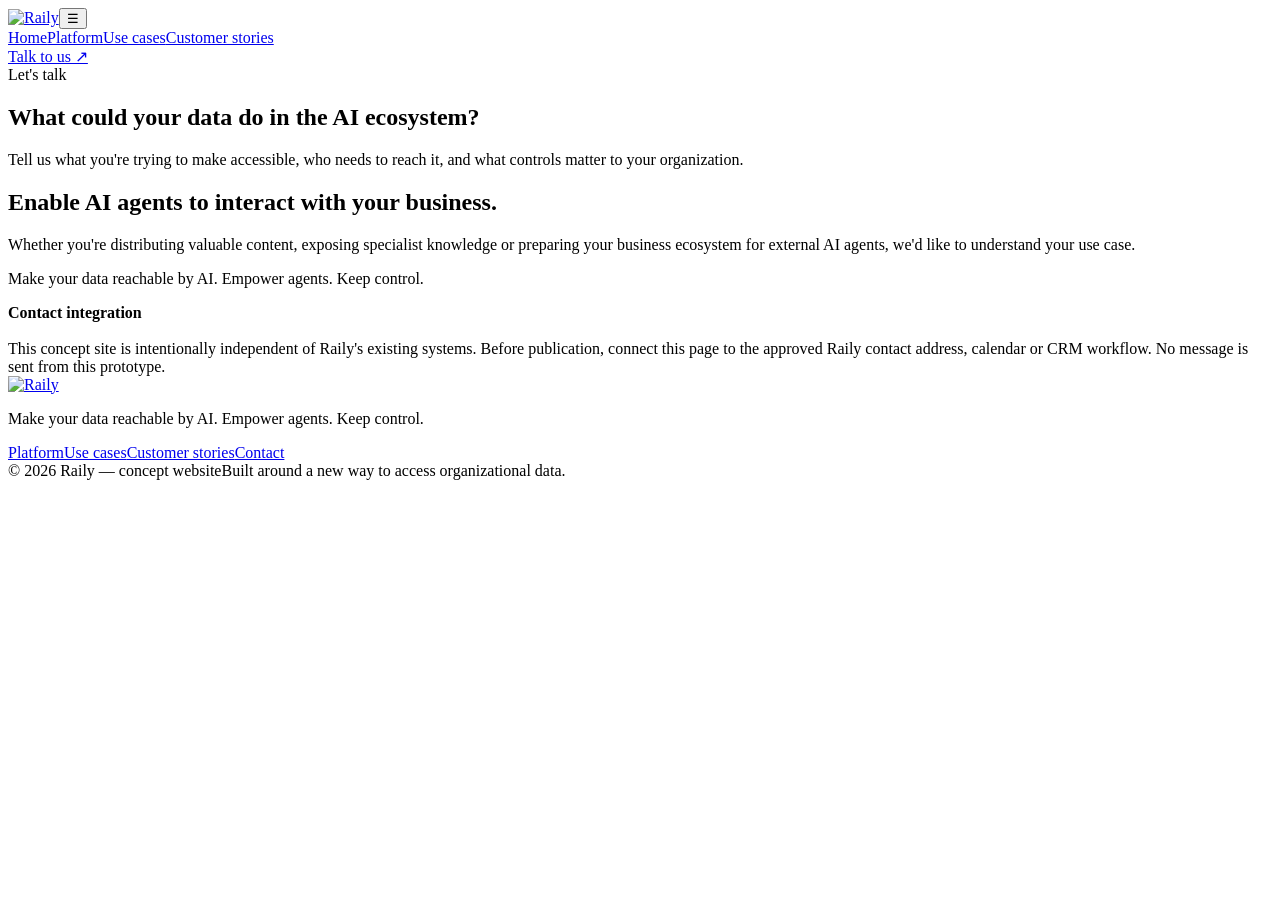
==== contact.html @ 9bb0bef5 "Add v6 baseline page and assets: contact.html" ====
<!doctype html><html lang="en"><head><meta charset="utf-8"><meta name="viewport" content="width=device-width,initial-scale=1"><meta name="description" content="Talk to Raily about enabling AI agents to interact with your business."><title>Contact — Raily</title><link rel="stylesheet" href="assets/site.css"><link rel="stylesheet" href="assets/v6.css"><link rel="stylesheet" href="assets/v7.css"></head><body><header class="topbar"><div class="wrap nav"><a class="brand" href="index.html"><img src="assets/raily-logo.svg" alt="Raily" class="brand-logo" width="104" height="28"></a><button class="menu-toggle" aria-label="Open navigation" aria-expanded="false">☰</button><nav class="navlinks"><a href="index.html">Home</a><a href="platform.html">Platform</a><a href="use-cases.html">Use cases</a><a href="stories.html">Customer stories</a></nav><a class="nav-cta" href="contact.html">Talk to us ↗</a></div></header><main><section class="page-hero"><div class="wrap inner"><div class="eyebrow">Let's talk</div><h1>What could your data do in the AI ecosystem?</h1><p>Tell us what you're trying to make accessible, who needs to reach it, and what controls matter to your organization.</p></div></section><section class="section"><div class="wrap"><div class="contact-panel"><div><h2>Enable AI agents to interact with your business.</h2><p>Whether you're distributing valuable content, exposing specialist knowledge or preparing your business ecosystem for external AI agents, we'd like to understand your use case.</p><p class="tagline">Make your data reachable by AI. <span>Empower agents. Keep control.</span></p></div><div class="contact-note"><strong>Contact integration</strong><br><br>This concept site is intentionally independent of Raily's existing systems. Before publication, connect this page to the approved Raily contact address, calendar or CRM workflow. No message is sent from this prototype.</div></div></div></section></main><footer class="footer"><div class="wrap"><div class="footer-top"><div><a class="brand" href="index.html"><img src="assets/raily-logo.svg" alt="Raily" class="brand-logo" width="104" height="28"></a><p>Make your data reachable by AI. Empower agents. Keep control.</p></div><div class="footer-links"><a href="platform.html">Platform</a><a href="use-cases.html">Use cases</a><a href="stories.html">Customer stories</a><a href="contact.html">Contact</a></div></div><div class="copyright"><span>© 2026 Raily — concept website</span><span>Built around a new way to access organizational data.</span></div></div></footer><script src="assets/site.js"></script></body></html>
---- assets/v7.css ----
@import url('https://fonts.googleapis.com/css2?family=Inter:wght@400;500;600;700;800&display=swap');
/* Raily v7 graphic storytelling layer — based on v6. Hero and iceberg art remain untouched. */
.eco-canvas{position:relative;overflow:hidden;border:1px solid rgba(142,165,255,.22);border-radius:28px;background:linear-gradient(145deg,#132846,#0b182b);box-shadow:0 32px 90px rgba(0,0,0,.24),inset 0 1px rgba(255,255,255,.04)}
.eco-canvas:before{content:"";position:absolute;inset:-15%;pointer-events:none;background:radial-gradient(ellipse at 55% 48%,rgba(91,126,226,.15),transparent 58%);z-index:1}
.eco-svg.eco-ecosystem-art{display:block;width:100%;height:auto;position:relative;z-index:0;animation:ecoBreath 12s ease-in-out infinite}
@keyframes ecoBreath{0%,100%{transform:scale(1)}50%{transform:scale(1.012)}}
.eco-scene{margin-top:46px}.eco-scene .eco-canvas{min-height:320px}
.problem-intro{align-items:end}.problem-intro h2{max-width:760px}.problem-stat{border-left:1px solid rgba(142,165,255,.25);padding-left:26px}.problem-stat strong{color:#d7f28c}
.problem-section .eco-step{transition:transform .3s ease,border-color .3s ease}.problem-section .eco-step:hover{transform:translateX(5px);border-color:rgba(103,215,235,.45)}
.v6-cards{gap:22px;align-items:stretch}
.v6-card.ice-card{position:relative;overflow:hidden;border:1px solid rgba(142,165,255,.22);border-radius:24px;background:linear-gradient(155deg,rgba(30,52,84,.98),rgba(12,25,44,.99));box-shadow:0 22px 65px rgba(0,0,0,.2);transition:transform .4s ease,border-color .4s ease,box-shadow .4s ease}
.v6-card.ice-card:hover{transform:translateY(-8px);border-color:rgba(103,215,235,.52);box-shadow:0 34px 82px rgba(0,0,0,.3)}
.v6-card.ice-card:before{content:"";position:absolute;inset:0 0 auto;height:2px;background:linear-gradient(90deg,#67d7eb,#8ea5ff,#d7f28c);opacity:.75}
.v6-card .mv.visual-art{height:auto;min-height:0;padding:0;margin:0 0 24px;overflow:hidden;border-radius:17px;background:#10213a;border:1px solid rgba(142,165,255,.2);box-shadow:inset 0 0 55px rgba(76,110,192,.1)}
.v6-card .mv.visual-art img{display:block;width:100%;height:auto;aspect-ratio:1200/620;object-fit:cover;transition:transform .8s cubic-bezier(.2,.7,.2,1),filter .8s ease}
.v6-card:hover .mv.visual-art img{transform:scale(1.035);filter:saturate(1.15) brightness(1.08)}
.v6-card .num{color:#d7f28c;letter-spacing:2px}.v6-card h3{font-size:clamp(21px,2vw,27px);line-height:1.18}.v6-card p{font-size:15px;line-height:1.75;color:#b7c7df}
.v6-cards .ice-card{padding:18px 18px 26px}.v6-cards .ice-card .num,.v6-cards .ice-card h3,.v6-cards .ice-card p{margin-left:8px;margin-right:8px}
.v6-audiences.audience-grid{gap:22px;align-items:stretch}.v6-audiences.audience-grid>.content-card{position:relative;overflow:hidden;border-radius:23px;transition:transform .35s ease,border-color .35s ease,box-shadow .35s ease}.v6-audiences.audience-grid>.content-card:hover{transform:translateY(-6px);box-shadow:0 28px 70px rgba(0,0,0,.25)}
.v6-audiences.audience-grid>.content-card:nth-child(-n+2){border-color:rgba(103,215,235,.32);background:linear-gradient(150deg,rgba(32,56,91,.97),rgba(12,25,44,.99))}
.v6-audiences.audience-grid>.content-card:nth-child(-n+2):before{content:"INITIAL FOCUS";position:absolute;right:20px;top:20px;padding:6px 10px;border-radius:99px;color:#d7f28c;background:rgba(215,242,140,.1);border:1px solid rgba(215,242,140,.26);font:700 9px Inter,Arial,sans-serif;letter-spacing:1.5px}
.v6-audiences.audience-grid>.content-card:nth-child(3){opacity:.88;border-style:dashed;border-color:rgba(142,165,255,.22);background:linear-gradient(150deg,rgba(24,40,66,.85),rgba(11,22,38,.96))}
.v6-audiences.audience-grid>.content-card:nth-child(3):before{content:"BROADER OPPORTUNITY";position:absolute;right:20px;top:20px;padding:6px 10px;border-radius:99px;color:#b7c7df;background:rgba(142,165,255,.08);border:1px solid rgba(142,165,255,.2);font:700 9px Inter,Arial,sans-serif;letter-spacing:1.3px}
.story-feature{border:1px solid rgba(142,165,255,.25);box-shadow:0 28px 80px rgba(0,0,0,.23)}
@media(max-width:900px){.v6-cards{grid-template-columns:1fr}.v6-card .mv.visual-art img{aspect-ratio:16/9}.eco-scene .eco-canvas{min-height:0}.problem-stat{margin-top:22px}}
@media(max-width:600px){.eco-svg.eco-ecosystem-art{min-height:220px;object-fit:cover}.v6-cards .ice-card{padding:12px 12px 22px}.v6-card .mv.visual-art{margin-bottom:18px}.v6-audiences.audience-grid>.content-card:nth-child(-n+2):before,.v6-audiences.audience-grid>.content-card:nth-child(3):before{position:static;display:inline-flex;margin:0 0 12px 12px}}
@media(prefers-reduced-motion:reduce){.eco-svg.eco-ecosystem-art,.v6-card .mv.visual-art img{animation:none;transition:none}.v6-card.ice-card,.v6-audiences.audience-grid>.content-card{transition:none}}
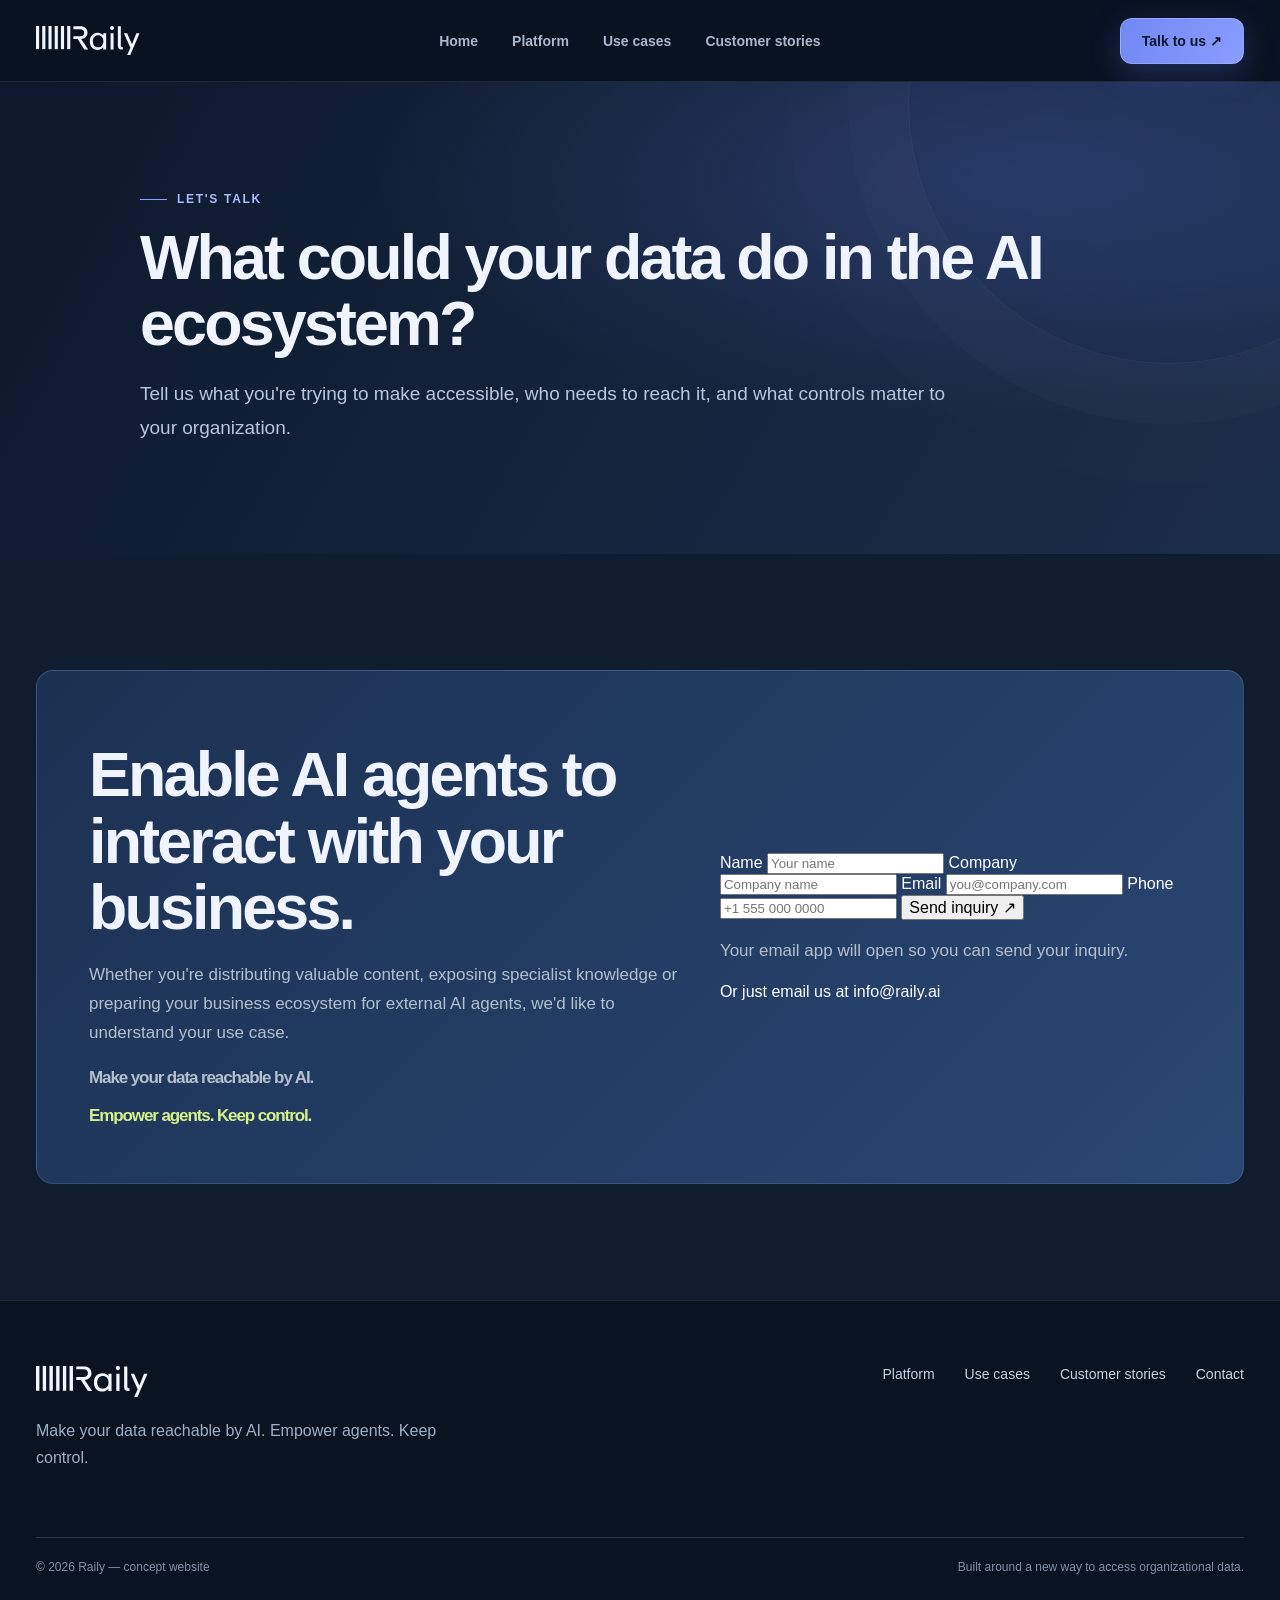
==== commit 241b8a7e: "Replace contact integration placeholder with inquiry form" ====
--- a/contact.html
+++ b/contact.html
@@ -1 +1,15 @@
-<!doctype html><html lang="en"><head><meta charset="utf-8"><meta name="viewport" content="width=device-width,initial-scale=1"><meta name="description" content="Talk to Raily about enabling AI agents to interact with your business."><title>Contact — Raily</title><link rel="stylesheet" href="assets/site.css"><link rel="stylesheet" href="assets/v6.css"><link rel="stylesheet" href="assets/v7.css"></head><body><header class="topbar"><div class="wrap nav"><a class="brand" href="index.html"><img src="assets/raily-logo.svg" alt="Raily" class="brand-logo" width="104" height="28"></a><button class="menu-toggle" aria-label="Open navigation" aria-expanded="false">☰</button><nav class="navlinks"><a href="index.html">Home</a><a href="platform.html">Platform</a><a href="use-cases.html">Use cases</a><a href="stories.html">Customer stories</a></nav><a class="nav-cta" href="contact.html">Talk to us ↗</a></div></header><main><section class="page-hero"><div class="wrap inner"><div class="eyebrow">Let's talk</div><h1>What could your data do in the AI ecosystem?</h1><p>Tell us what you're trying to make accessible, who needs to reach it, and what controls matter to your organization.</p></div></section><section class="section"><div class="wrap"><div class="contact-panel"><div><h2>Enable AI agents to interact with your business.</h2><p>Whether you're distributing valuable content, exposing specialist knowledge or preparing your business ecosystem for external AI agents, we'd like to understand your use case.</p><p class="tagline">Make your data reachable by AI. <span>Empower agents. Keep control.</span></p></div><div class="contact-note"><strong>Contact integration</strong><br><br>This concept site is intentionally independent of Raily's existing systems. Before publication, connect this page to the approved Raily contact address, calendar or CRM workflow. No message is sent from this prototype.</div></div></div></section></main><footer class="footer"><div class="wrap"><div class="footer-top"><div><a class="brand" href="index.html"><img src="assets/raily-logo.svg" alt="Raily" class="brand-logo" width="104" height="28"></a><p>Make your data reachable by AI. Empower agents. Keep control.</p></div><div class="footer-links"><a href="platform.html">Platform</a><a href="use-cases.html">Use cases</a><a href="stories.html">Customer stories</a><a href="contact.html">Contact</a></div></div><div class="copyright"><span>© 2026 Raily — concept website</span><span>Built around a new way to access organizational data.</span></div></div></footer><script src="assets/site.js"></script></body></html>
+<!doctype html><html lang="en"><head><meta charset="utf-8"><meta name="viewport" content="width=device-width,initial-scale=1"><meta name="description" content="Talk to Raily about enabling AI agents to interact with your business."><title>Contact — Raily</title><link rel="stylesheet" href="assets/site.css"><link rel="stylesheet" href="assets/v6.css"><link rel="stylesheet" href="assets/v7.css"></head><body><header class="topbar"><div class="wrap nav"><a class="brand" href="index.html"><img src="assets/raily-logo.svg" alt="Raily" class="brand-logo" width="104" height="28"></a><button class="menu-toggle" aria-label="Open navigation" aria-expanded="false">☰</button><nav class="navlinks"><a href="index.html">Home</a><a href="platform.html">Platform</a><a href="use-cases.html">Use cases</a><a href="stories.html">Customer stories</a></nav><a class="nav-cta" href="contact.html">Talk to us ↗</a></div></header><main><section class="page-hero"><div class="wrap inner"><div class="eyebrow">Let's talk</div><h1>What could your data do in the AI ecosystem?</h1><p>Tell us what you're trying to make accessible, who needs to reach it, and what controls matter to your organization.</p></div></section><section class="section"><div class="wrap"><div class="contact-panel"><div><h2>Enable AI agents to interact with your business.</h2><p>Whether you're distributing valuable content, exposing specialist knowledge or preparing your business ecosystem for external AI agents, we'd like to understand your use case.</p><p class="tagline">Make your data reachable by AI. <span>Empower agents. Keep control.</span></p></div><div class="contact-form-wrap">
+<form class="contact-form" action="mailto:info@raily.ai" method="post" enctype="text/plain">
+<label for="contact-name">Name</label>
+<input id="contact-name" name="Name" type="text" autocomplete="name" placeholder="Your name" required>
+<label for="contact-company">Company</label>
+<input id="contact-company" name="Company" type="text" autocomplete="organization" placeholder="Company name" required>
+<label for="contact-email">Email</label>
+<input id="contact-email" name="Email" type="email" autocomplete="email" placeholder="you@company.com" required>
+<label for="contact-phone">Phone</label>
+<input id="contact-phone" name="Phone" type="tel" autocomplete="tel" placeholder="+1 555 000 0000">
+<button type="submit" class="contact-submit">Send inquiry <span aria-hidden="true">↗</span></button>
+<p class="contact-form-note">Your email app will open so you can send your inquiry.</p>
+</form>
+<div class="contact-direct">Or just email us at <a href="mailto:info@raily.ai">info@raily.ai</a></div>
+</div></div></div></section></main><footer class="footer"><div class="wrap"><div class="footer-top"><div><a class="brand" href="index.html"><img src="assets/raily-logo.svg" alt="Raily" class="brand-logo" width="104" height="28"></a><p>Make your data reachable by AI. Empower agents. Keep control.</p></div><div class="footer-links"><a href="platform.html">Platform</a><a href="use-cases.html">Use cases</a><a href="stories.html">Customer stories</a><a href="contact.html">Contact</a></div></div><div class="copyright"><span>© 2026 Raily — concept website</span><span>Built around a new way to access organizational data.</span></div></div></footer><script src="assets/site.js"></script></body></html>
--- a/assets/site.css
+++ b/assets/site.css
@@ -0,0 +1,117 @@
+@font-face{font-family:Inter;src:url('fonts/Inter-Regular.otf') format('opentype');font-weight:400;font-display:swap}@font-face{font-family:Inter;src:url('fonts/Inter-SemiBold.otf') format('opentype');font-weight:600;font-display:swap}@font-face{font-family:InterDisplay;src:url('fonts/InterDisplay-SemiBold.otf') format('opentype');font-weight:600;font-display:swap}@font-face{font-family:InterDisplay;src:url('fonts/InterDisplay-Bold.otf') format('opentype');font-weight:700 800;font-display:swap}
+:root{--ink:#101b2b;--muted:#59677a;--paper:#f4f5f2;--white:#fff;--line:#d8ddd9;--blue:#3157e8;--blue2:#e5eaff;--lime:#c9f36b;--night:#101d2d;--night2:#172a40;--max:1240px;--radius:18px;--shadow:0 22px 70px rgba(16,27,43,.10)}
+*{box-sizing:border-box}html{scroll-behavior:smooth}body{margin:0;background:var(--paper);color:var(--ink);font-family:Inter,Arial,sans-serif;-webkit-font-smoothing:antialiased}a{color:inherit;text-decoration:none}button{font:inherit}.wrap{width:min(var(--max),calc(100% - 64px));margin:auto}
+.topbar{height:88px;display:flex;align-items:center;border-bottom:1px solid rgba(16,27,43,.1);position:relative;z-index:10;background:rgba(244,245,242,.96)}.nav{display:flex;align-items:center;justify-content:space-between}.brand{display:flex;align-items:center;font:800 32px InterDisplay,Inter,sans-serif;letter-spacing:-2px;color:var(--ink)}.brand-mark{display:none}.navlinks{display:flex;align-items:center;gap:38px;font-size:15px;font-weight:600;color:#465467}.navlinks a:hover,.navlinks a.active{color:var(--blue)}.nav-cta,.button{display:inline-flex;align-items:center;justify-content:center;gap:12px;padding:16px 23px;border-radius:4px;background:var(--blue);color:white;font-weight:700;font-size:15px;transition:.2s transform,.2s background}.nav-cta:hover,.button:hover{transform:translateY(-2px);background:#1d43cb}.button.secondary{background:transparent;color:var(--ink);border:1px solid #aeb8c4}.button.secondary:hover{background:white}.menu-toggle{display:none;border:0;background:none;font-size:26px}
+.eyebrow{font:700 14px Inter,sans-serif;letter-spacing:1.6px;text-transform:uppercase;color:var(--blue);display:flex;align-items:center;gap:12px}.eyebrow:before{content:'';height:2px;width:34px;background:currentColor}
+.hero{padding:104px 0 88px;overflow:hidden;position:relative;background:var(--paper)}.hero:after{content:'';position:absolute;right:-180px;top:-220px;width:560px;height:560px;border-radius:50%;border:1px solid rgba(49,87,232,.12);box-shadow:0 0 0 65px rgba(49,87,232,.025),0 0 0 130px rgba(49,87,232,.02);pointer-events:none}.hero-grid{display:block;position:relative;z-index:1}.hero-copy{max-width:1100px}.hero h1{font:700 clamp(64px,8.2vw,112px)/.99 InterDisplay,Inter,sans-serif;letter-spacing:-7px;margin:25px 0 24px;max-width:1100px}.hero h1 em{font-style:normal;color:var(--blue)}.hero .hero-tagline{font:700 clamp(26px,3vw,38px)/1.2 InterDisplay,Inter,sans-serif;letter-spacing:-1.2px;color:#46630c;margin:0 0 26px}.hero p.lead{font-size:20px;line-height:1.65;color:#526174;max-width:820px;margin:0 0 32px}.actions{display:flex;gap:14px;flex-wrap:wrap}.hero-diagram{margin-top:76px;background:var(--night);color:#fff;padding:30px 34px 34px;border-radius:5px;position:relative;overflow:hidden}.hero-diagram:before{content:'';position:absolute;inset:0;background:linear-gradient(120deg,rgba(49,87,232,.18),transparent 42%,rgba(201,243,107,.08));pointer-events:none}.diagram-label{position:relative;color:#aab8c9;font-size:12px;font-weight:700;letter-spacing:1.8px;text-transform:uppercase;margin-bottom:26px}.diagram-flow{position:relative;display:grid;grid-template-columns:1fr 34px 1.15fr 34px 1fr;gap:12px;align-items:stretch}.diagram-box{min-height:150px;padding:24px;border:1px solid rgba(255,255,255,.2);background:rgba(255,255,255,.035);display:flex;flex-direction:column;justify-content:space-between}.diagram-box strong{font:700 22px InterDisplay,Inter,sans-serif}.diagram-box span{font-size:14px;line-height:1.5;color:#b8c4d2}.diagram-box.raily{background:var(--blue);border-color:var(--blue)}.diagram-box.raily span{color:#e5eaff}.diagram-arrow{display:flex;align-items:center;justify-content:center;color:var(--lime);font-size:28px}.diagram-foot{position:relative;display:flex;justify-content:space-between;gap:20px;margin-top:22px;color:#c9f36b;font-size:12px;font-weight:700;letter-spacing:1.3px;text-transform:uppercase}
+.section{padding:116px 0}.section.white{background:#fff}.section.dark{background:var(--night);color:white}.section-head{max-width:920px;margin-bottom:58px}.section h2,.page-hero h1{font:700 clamp(48px,6vw,76px)/1.04 InterDisplay,Inter,sans-serif;letter-spacing:-4px;margin:22px 0 24px}.section-head p,.section p.body{font-size:19px;line-height:1.7;color:var(--muted);max-width:790px}.section.dark .section-head p,.section.dark p.body{color:#b3c0ce}.problem-grid{display:grid;grid-template-columns:1fr 1fr;gap:90px;align-items:start}.problem-quote{font:700 clamp(42px,5vw,64px)/1.1 InterDisplay,Inter,sans-serif;letter-spacing:-3px}.problem-quote span{color:var(--blue)}.problem-copy p{font-size:18px;line-height:1.8;color:var(--muted);margin-top:0}.problem-copy strong{display:block;font:700 25px InterDisplay,Inter,sans-serif;line-height:1.3;margin-top:25px;color:var(--ink)}
+.iceberg{display:grid;grid-template-columns:repeat(3,1fr);gap:18px}.ice-card{background:#f2f4f1;border:1px solid #dfe4df;border-radius:4px;padding:32px;min-height:290px}.ice-card .num{font:700 13px Inter,sans-serif;color:var(--blue);letter-spacing:1.1px}.ice-card h3{font:700 28px/1.15 InterDisplay,Inter,sans-serif;letter-spacing:-1.2px;margin:35px 0 15px}.ice-card p{font-size:16px;line-height:1.7;color:var(--muted);margin:0}.callout{margin-top:25px;padding:25px 30px;background:var(--blue2);border-left:5px solid var(--blue);color:#203a9b;font-size:18px;font-weight:700}
+.steps{display:grid;grid-template-columns:repeat(3,1fr);gap:18px}.step{padding:34px;border:1px solid rgba(255,255,255,.17);border-radius:4px;background:rgba(255,255,255,.045);min-height:315px}.step .stepno{font:700 13px Inter,sans-serif;color:var(--lime);letter-spacing:1.2px}.step h3{font:700 31px/1.15 InterDisplay,Inter,sans-serif;margin:42px 0 16px;letter-spacing:-1.2px}.step p{color:#b3c0ce;line-height:1.75;font-size:16px}.step .line{height:3px;background:linear-gradient(90deg,var(--lime),transparent);margin-top:30px}.tagline{font:700 clamp(32px,4.4vw,54px)/1.12 InterDisplay,Inter,sans-serif;letter-spacing:-2px;margin:0;color:white}.tagline span{display:block;color:var(--lime);margin-top:9px}
+.ecosystem{display:grid;grid-template-columns:repeat(3,1fr);gap:18px}.eco{padding:34px;border:1px solid var(--line);border-radius:4px;background:#fff;min-height:230px}.eco h3{font:700 27px InterDisplay,Inter,sans-serif;letter-spacing:-.8px;margin:0 0 18px}.eco p{font-size:16px;line-height:1.75;color:var(--muted);margin:0}.proof{display:grid;grid-template-columns:.8fr 1.2fr;gap:75px;align-items:center}.proof-number{font:800 clamp(76px,10vw,130px)/.9 InterDisplay,Inter,sans-serif;letter-spacing:-8px;color:var(--blue)}.proof-number small{display:block;font:700 13px Inter,sans-serif;letter-spacing:1.5px;text-transform:uppercase;color:var(--muted);margin-top:20px}.proof h3{font:700 42px/1.1 InterDisplay,Inter,sans-serif;letter-spacing:-2px;margin:0 0 20px}.proof p{font-size:17px;line-height:1.8;color:var(--muted)}.proof-metrics{display:flex;gap:36px;flex-wrap:wrap;margin:28px 0}.metric strong{display:block;font:700 30px InterDisplay,Inter,sans-serif}.metric span{font:700 12px Inter,sans-serif;color:var(--muted);text-transform:uppercase;letter-spacing:1px}
+.vision{display:grid;grid-template-columns:1fr .8fr;gap:80px;align-items:center}.vision-art{height:360px;border-radius:4px;background:var(--blue);position:relative;overflow:hidden;padding:34px;color:white;display:flex;flex-direction:column;justify-content:space-between}.vision-art:before{content:'';position:absolute;width:380px;height:380px;border:1px solid rgba(255,255,255,.35);border-radius:50%;left:50%;top:50%;transform:translate(-50%,-50%);box-shadow:0 0 0 55px rgba(255,255,255,.06),0 0 0 110px rgba(255,255,255,.045)}.vision-art strong{position:relative;font:700 34px/1.12 InterDisplay,Inter,sans-serif;max-width:280px;display:block}.vision-art span{position:relative;font:700 12px Inter,sans-serif;letter-spacing:1.4px}
+.final-cta{background:var(--lime);padding:78px 0}.final-cta-inner{display:flex;align-items:center;justify-content:space-between;gap:36px}.final-cta h2{font:700 clamp(38px,5vw,62px)/1.06 InterDisplay,Inter,sans-serif;letter-spacing:-3px;margin:0 0 18px;max-width:850px}.final-cta p{font:700 21px InterDisplay,Inter,sans-serif;margin:0;color:#34441b}.final-cta .button{background:var(--ink);white-space:nowrap}
+.footer{background:var(--night);color:white;padding:65px 0 30px}.footer-top{display:flex;justify-content:space-between;gap:30px;padding-bottom:50px}.footer .brand{color:white}.footer p{color:#aab8c9;font-size:16px;line-height:1.7;max-width:420px}.footer-links{display:flex;gap:30px;color:#d3dce6;font-size:14px;align-items:flex-start;flex-wrap:wrap}.copyright{border-top:1px solid rgba(255,255,255,.15);padding-top:22px;color:#8798ab;font-size:12px;display:flex;justify-content:space-between}
+.page-hero{padding:112px 0 88px;background:var(--night);color:white;position:relative;overflow:hidden}.page-hero:after{content:'';position:absolute;width:520px;height:520px;border:1px solid rgba(255,255,255,.12);border-radius:50%;right:-150px;top:-240px;box-shadow:0 0 0 60px rgba(255,255,255,.03),0 0 0 120px rgba(255,255,255,.02)}.page-hero .inner{position:relative;z-index:1;max-width:1000px}.page-hero h1{font-size:clamp(64px,8vw,100px);margin:24px 0;letter-spacing:-6px}.page-hero p{font-size:20px;line-height:1.7;color:#b3c0ce;max-width:820px}.page-hero .eyebrow{color:var(--lime)}
+.content-grid{display:grid;grid-template-columns:repeat(2,1fr);gap:20px}.content-card{padding:36px;border:1px solid var(--line);border-radius:4px;background:#fff}.content-card h3{font:700 30px/1.15 InterDisplay,Inter,sans-serif;letter-spacing:-1px;margin:0 0 18px}.content-card p{font-size:16px;line-height:1.75;color:var(--muted)}.content-card .eyebrow{margin-bottom:28px}.architecture{background:var(--night);border-radius:4px;padding:42px;color:white}.arch-row{display:grid;grid-template-columns:200px 1fr;gap:28px;padding:27px 0;border-bottom:1px solid rgba(255,255,255,.15);align-items:center}.arch-row:last-child{border:0}.arch-label{font:700 13px Inter,sans-serif;letter-spacing:1.5px;color:var(--lime)}.arch-items{display:flex;gap:11px;flex-wrap:wrap}.arch-items span{padding:11px 16px;border:1px solid rgba(255,255,255,.2);border-radius:2px;color:#e0e7ef;font-size:14px}
+.story-feature{background:#fff;border:1px solid var(--line);border-radius:4px;overflow:hidden;display:grid;grid-template-columns:.85fr 1.15fr}.story-side{background:var(--night);color:white;padding:45px;display:flex;flex-direction:column;justify-content:space-between;min-height:430px}.story-side .big{font:800 100px InterDisplay,Inter,sans-serif;letter-spacing:-7px}.story-side .big small{display:block;font:700 13px Inter,sans-serif;letter-spacing:1.5px;color:#b3c0ce}.story-main{padding:48px}.story-main h2{font:700 42px/1.1 InterDisplay,Inter,sans-serif;letter-spacing:-2px;margin:0 0 20px}.story-main p{color:var(--muted);line-height:1.8;font-size:16px}.story-main .metric-row{display:flex;gap:30px;margin-top:28px;flex-wrap:wrap}.story-main .metric-row strong{display:block;font:700 28px InterDisplay,Inter,sans-serif}.story-main .metric-row span{font:700 12px Inter,sans-serif;color:var(--muted);letter-spacing:.6px}.contact-panel{background:var(--night);color:white;border-radius:4px;padding:52px;display:grid;grid-template-columns:1fr .8fr;gap:42px;align-items:center}.contact-panel h2{font:700 48px/1.1 InterDisplay,Inter,sans-serif;letter-spacing:-2px;margin:0 0 20px}.contact-panel p{color:#b3c0ce;line-height:1.7;font-size:17px}.contact-note{border:1px solid rgba(255,255,255,.18);padding:26px;border-radius:4px;color:#d4deea;font-size:14px;line-height:1.8}.small-note{font-size:13px;color:#7d8a99;line-height:1.6}.mobile-only{display:none}
+@media(max-width:900px){.hero h1{font-size:clamp(58px,9vw,88px);letter-spacing:-4.5px}.hero-diagram{margin-top:55px}.problem-grid,.proof,.vision{grid-template-columns:1fr;gap:45px}.iceberg,.steps,.ecosystem{grid-template-columns:1fr}.step{min-height:0}.section{padding:85px 0}.story-feature{grid-template-columns:1fr}.story-side{min-height:270px}.contact-panel{grid-template-columns:1fr}.final-cta-inner{align-items:flex-start;flex-direction:column}.arch-row{grid-template-columns:1fr;gap:14px}}
+@media(max-width:680px){.diagram-flow{grid-template-columns:1fr;gap:10px}.diagram-arrow{height:20px;transform:rotate(90deg)}.wrap{width:min(var(--max),calc(100% - 36px))}.topbar{height:72px}.brand{font-size:29px}.menu-toggle{display:block;color:var(--ink)}.navlinks{display:none;position:absolute;top:71px;left:0;right:0;background:var(--paper);padding:24px;flex-direction:column;align-items:stretch;gap:20px;border-bottom:1px solid var(--line)}.navlinks.open{display:flex}.nav-cta{display:none}.hero{padding:70px 0 60px}.hero h1{font-size:clamp(48px,13vw,72px);letter-spacing:-3.2px;margin:22px 0}.hero .hero-tagline{font-size:25px}.hero p.lead{font-size:17px}.hero-diagram{padding:22px;margin-top:42px}.diagram-flow{grid-template-columns:1fr;gap:10px}.diagram-box{min-height:110px}.diagram-arrow{height:20px;transform:rotate(90deg)}.diagram-foot{font-size:10px;gap:10px;flex-wrap:wrap}.section{padding:72px 0}.section h2,.page-hero h1{font-size:clamp(42px,11vw,60px);letter-spacing:-2.6px}.section-head{margin-bottom:38px}.section-head p,.section p.body{font-size:17px}.problem-quote{font-size:42px;letter-spacing:-2px}.ice-card,.step,.eco,.content-card{padding:26px}.ice-card h3{font-size:25px}.tagline{font-size:34px}.proof-number{font-size:90px}.proof h3{font-size:34px}.page-hero{padding:75px 0 60px}.page-hero h1{font-size:clamp(48px,12vw,72px);letter-spacing:-3.2px}.page-hero p{font-size:17px}.footer-top,.copyright{flex-direction:column}.footer-links{gap:18px}.story-main{padding:28px}.story-side{padding:30px}.story-side .big{font-size:76px}.contact-panel{padding:28px}.contact-panel h2{font-size:38px}.final-cta{padding:58px 0}.final-cta h2{font-size:42px}.mobile-only{display:block}}
+@media(prefers-reduced-motion:reduce){html{scroll-behavior:auto}*,*:before,*:after{transition:none!important}}
+
+
+/* V3 — calmer, more contemporary visual language */
+:root{--ink:#25344b;--muted:#68778d;--paper:#f2f5fa;--white:#fbfcfe;--line:#e0e7f0;--blue:#526ee8;--blue2:#e8edff;--lime:#d9ef9b;--night:#17263c;--night2:#213650;--shadow:0 24px 70px rgba(43,65,100,.10)}
+body{background:var(--paper);color:var(--ink);font-family:"Aptos","Segoe UI",Inter,Arial,sans-serif;-webkit-font-smoothing:antialiased}
+.wrap{width:min(1280px,calc(100% - 72px))}
+.topbar{height:82px;background:rgba(246,248,252,.88);backdrop-filter:blur(16px);border-bottom:1px solid rgba(108,128,158,.13)}
+.brand{font-family:"Aptos Display","Segoe UI",sans-serif;font-size:30px;font-weight:700;letter-spacing:-1.7px;color:#293b57}
+.navlinks{font-size:14px;font-weight:550;color:#66758b;gap:34px}.navlinks a:hover,.navlinks a.active{color:var(--blue)}
+.nav-cta,.button{border-radius:9px;background:#526ee8;padding:14px 21px;font-size:14px;font-weight:650;box-shadow:0 6px 18px rgba(82,110,232,.16)}
+.button.secondary{background:rgba(255,255,255,.55);border:1px solid #d5deec;color:#40516c;box-shadow:none}
+.eyebrow{font-size:11px;letter-spacing:1.45px;font-weight:700;color:#7182a2;gap:10px}.eyebrow:before{width:22px;height:1px}
+.hero{padding:92px 0 82px;background:radial-gradient(ellipse at 78% 38%,rgba(218,228,255,.72),transparent 42%),linear-gradient(125deg,#f5f7fb 0%,#eef3fa 100%)}
+.hero:after{display:none}
+.hero-grid{display:grid;grid-template-columns:.92fr 1.08fr;gap:54px;align-items:center}
+.hero-copy{max-width:620px}
+.hero h1{font-family:"Aptos Display","Segoe UI",Inter,sans-serif;font-weight:600;font-size:clamp(54px,5.4vw,76px);line-height:1.045;letter-spacing:-3.7px;color:#2b3b54;margin:22px 0 22px;max-width:650px}
+.hero h1 em{font-style:normal;color:#5a72d9}
+.hero .hero-tagline{font-family:"Aptos Display","Segoe UI",sans-serif;font-size:clamp(22px,2vw,27px);font-weight:600;letter-spacing:-.55px;line-height:1.3;color:#647a37;margin:0 0 22px}
+.hero p.lead{font-size:17px;line-height:1.78;color:#687991;max-width:570px;margin:0 0 29px}
+.hero-product{position:relative;max-width:650px;margin-left:auto;padding:21px;border:1px solid rgba(174,190,216,.65);border-radius:22px;background:rgba(255,255,255,.68);box-shadow:0 28px 85px rgba(50,75,120,.12);backdrop-filter:blur(18px);overflow:hidden}
+.hero-product:before{content:"";position:absolute;inset:0;background:linear-gradient(145deg,rgba(255,255,255,.8),transparent 45%,rgba(224,232,255,.42));pointer-events:none}
+.product-top,.product-request,.product-core,.product-response,.product-foot{position:relative;z-index:1}
+.product-top{display:flex;align-items:center;gap:9px;color:#8290a6;font-size:9px;font-weight:750;letter-spacing:1.25px;padding:0 2px 16px;border-bottom:1px solid #e8edf4}
+.live-dot{width:7px;height:7px;border-radius:50%;background:#83b78c;box-shadow:0 0 0 4px rgba(131,183,140,.13)}.product-top-right{margin-left:auto;color:#7184b9}
+.product-request{padding:17px 2px 18px}.mini-label,.response-head,.source-strip>span{font-size:9px;letter-spacing:1.2px;font-weight:750;color:#8b98ab}.request-row{display:flex;align-items:center;gap:12px;margin-top:11px}.agent-avatar{width:34px;height:34px;border-radius:11px;background:#e8edff;color:#586ed1;display:grid;place-items:center;font-size:11px;font-weight:750;flex:none}.request-row strong{font-size:12px;color:#43536b;font-weight:650}.request-row p{font-size:13px;line-height:1.5;color:#687991;margin:4px 0 0}
+.product-core{border:1px solid #dfe6f2;background:rgba(246,248,253,.86);border-radius:15px;padding:16px}
+.core-brand{display:flex;align-items:center;gap:10px}.core-mark{width:30px;height:30px;border-radius:10px;background:#5a72dc;color:white;display:grid;place-items:center;font-size:20px;font-weight:700;font-family:Georgia,serif}.core-brand strong{display:block;font-size:13px;color:#33445e}.core-brand small{display:block;font-size:10px;color:#8491a5;margin-top:2px}.status-pill{margin-left:auto;background:#e7f2e8;color:#527d5c;border:1px solid #d7e9d9;border-radius:20px;padding:6px 9px;font-size:9px;font-weight:700}
+.core-grid{display:grid;grid-template-columns:repeat(3,1fr);gap:9px;margin:17px 0 14px}.core-step{padding:11px 10px;border:1px solid #e1e7f0;border-radius:10px;background:#fff;min-height:72px}.step-icon{display:block;color:#6e82d7;font-size:9px;font-weight:800;margin-bottom:7px}.core-step strong{display:block;font-size:10px;color:#43536b;font-weight:700}.core-step small{display:block;font-size:9px;color:#8b98aa;margin-top:4px;line-height:1.35}
+.source-strip{display:flex;align-items:center;gap:7px;flex-wrap:wrap}.source-strip>span{margin-right:5px}.source-strip b{font-size:9px;font-weight:600;color:#71809a;background:#edf1f7;border-radius:5px;padding:6px 8px}
+.product-response{padding:16px 2px 7px}.response-head{display:flex;align-items:center;justify-content:space-between}.verified{color:#679274;font-size:9px;letter-spacing:0;font-weight:700}.product-response p{font-size:12px;line-height:1.55;color:#52627a;margin:10px 0}.response-sources{display:flex;align-items:center;gap:6px;flex-wrap:wrap}.response-sources span{font-size:9px;color:#8a97a9;margin-right:2px}.response-sources i{font-style:normal;font-size:9px;color:#667997;background:#f0f3f8;border:1px solid #e5eaf2;border-radius:5px;padding:5px 7px}
+.product-foot{display:flex;justify-content:space-between;gap:10px;border-top:1px solid #e8edf4;margin-top:13px;padding:13px 2px 0;color:#8291a7;font-size:8px;font-weight:750;letter-spacing:.8px}
+.section{padding:104px 0}.section.white{background:#fbfcfe}.section.dark{background:linear-gradient(135deg,#1b2d45,#223b59);color:white}
+.section h2,.page-hero h1{font-family:"Aptos Display","Segoe UI",Inter,sans-serif;font-weight:600;font-size:clamp(42px,4.5vw,62px);line-height:1.1;letter-spacing:-2.4px;color:#2c3d57;margin:18px 0 20px}
+.section.dark h2{color:#f4f7fc}.section-head p,.section p.body{font-size:17px;line-height:1.8;color:#718097}.section.dark .section-head p,.section.dark p.body{color:#c0ccdc}
+.problem-grid{gap:70px}.problem-quote{font-family:"Aptos Display","Segoe UI",sans-serif;font-size:clamp(36px,4vw,54px);font-weight:600;line-height:1.16;letter-spacing:-2px;color:#34455f}.problem-quote span{color:#637ce0}.problem-copy p{font-size:16px;line-height:1.85;color:#718097}.problem-copy strong{font:600 21px/1.4 "Aptos Display","Segoe UI",sans-serif;color:#425675}
+.ice-card{background:linear-gradient(150deg,#f8faff,#eff3f9);border:1px solid #e3eaf3;border-radius:15px;padding:29px;min-height:270px;box-shadow:0 8px 26px rgba(52,74,110,.035)}.ice-card h3{font:600 24px/1.2 "Aptos Display","Segoe UI",sans-serif;letter-spacing:-.6px;color:#3c4e69;margin:30px 0 13px}.ice-card p{font-size:14px;line-height:1.8;color:#718097}.ice-card .num{font-size:10px;color:#7486bd;letter-spacing:1px}
+.callout{background:#e9efff;border-left:3px solid #8296ec;border-radius:0 10px 10px 0;color:#53668f;font-size:16px;font-weight:650;padding:21px 25px}
+.steps{gap:14px}.step{border-radius:15px;background:rgba(255,255,255,.055);padding:29px;min-height:290px}.step h3{font:600 25px/1.2 "Aptos Display","Segoe UI",sans-serif;letter-spacing:-.5px;margin:35px 0 13px}.step p{font-size:14px;line-height:1.8;color:#bdc9d9}.step .stepno{font-size:10px;color:#d9ef9b;letter-spacing:1px}.tagline{font:600 clamp(27px,3.4vw,43px)/1.2 "Aptos Display","Segoe UI",sans-serif;letter-spacing:-1.1px;color:#f4f7fc}.tagline span{color:#d9ef9b}
+.eco{border:1px solid #e3e9f2;border-radius:14px;background:#fff;min-height:210px;padding:30px}.eco h3{font:600 23px "Aptos Display","Segoe UI",sans-serif;color:#3b4d68}.eco p{font-size:14px;line-height:1.8;color:#748197}
+.proof-number{font-weight:650;color:#627be0;letter-spacing:-5px}.proof-number small{font-size:11px;letter-spacing:1px;color:#8390a4}.proof h3{font:600 35px/1.16 "Aptos Display","Segoe UI",sans-serif;letter-spacing:-1.1px;color:#354761}.proof p{font-size:15px;line-height:1.85;color:#718097}.metric strong{font:600 26px "Aptos Display","Segoe UI",sans-serif;color:#405573}.metric span{font-size:10px;color:#8794a8}
+.vision-art{height:330px;border-radius:18px;background:linear-gradient(145deg,#657ee6,#8d9be7);padding:32px;box-shadow:0 24px 50px rgba(82,110,232,.16)}.vision-art:before{border-radius:38%;transform:translate(-50%,-50%) rotate(30deg);width:300px;height:300px;box-shadow:0 0 0 44px rgba(255,255,255,.07),0 0 0 88px rgba(255,255,255,.04)}.vision-art strong{font:600 29px/1.2 "Aptos Display","Segoe UI",sans-serif}
+.final-cta{background:linear-gradient(110deg,#e3ebff,#eaf0fc);padding:70px 0}.final-cta h2{font:600 clamp(34px,4vw,52px)/1.12 "Aptos Display","Segoe UI",sans-serif;letter-spacing:-1.8px;color:#344660}.final-cta p{font:600 18px "Aptos Display","Segoe UI",sans-serif;color:#687c4c}
+.footer{background:#17263c}.footer .brand{color:#f4f7fc}.footer p{color:#b6c2d2}.footer-links{color:#d2dbea}.copyright{color:#8e9db2}
+.page-hero{background:linear-gradient(120deg,#1b2d45,#263f5c);padding:100px 0 82px}.page-hero:after{opacity:.45}.page-hero h1{color:#f3f6fc;font-weight:600}.page-hero p{font-size:18px;line-height:1.8;color:#c1ccdb}.page-hero .eyebrow{color:#c8d5f6}
+.content-card{border:1px solid #e2e9f2;border-radius:14px;box-shadow:0 8px 24px rgba(48,67,99,.035)}.content-card h3{font:600 25px/1.2 "Aptos Display","Segoe UI",sans-serif;color:#3b4e68}.content-card p{font-size:14px;line-height:1.8;color:#718097}
+.architecture{border-radius:16px;background:linear-gradient(135deg,#1b2d45,#263f5c)}.arch-row{border-color:rgba(255,255,255,.12)}.arch-label{font-size:11px}.arch-items span{border-radius:8px;background:rgba(255,255,255,.045);font-size:13px}
+.story-feature{border:1px solid #e1e8f1;border-radius:16px;box-shadow:0 12px 36px rgba(48,67,99,.06)}.story-side{background:linear-gradient(145deg,#1b2d45,#2a4665)}.story-main h2{font:600 35px/1.16 "Aptos Display","Segoe UI",sans-serif;color:#364962}.story-main p{font-size:15px;line-height:1.85;color:#718097}
+.contact-panel{border-radius:17px;background:linear-gradient(135deg,#1b2d45,#2a4665)}
+@media(max-width:1000px){.hero-grid{grid-template-columns:1fr;gap:42px}.hero-copy{max-width:850px}.hero-product{margin:0;max-width:850px}.hero h1{max-width:800px}}
+@media(max-width:680px){.wrap{width:min(1280px,calc(100% - 38px))}.hero{padding:64px 0 58px}.hero h1{font-size:clamp(43px,10.5vw,60px);letter-spacing:-2.3px;line-height:1.08}.hero .hero-tagline{font-size:22px}.hero p.lead{font-size:16px}.hero-product{padding:14px;border-radius:16px}.core-grid{grid-template-columns:1fr}.core-step{min-height:0}.product-foot{font-size:7px;letter-spacing:.4px}.section{padding:74px 0}.section h2,.page-hero h1{font-size:clamp(38px,9vw,52px);letter-spacing:-1.7px}.problem-quote{font-size:38px}.ice-card{min-height:0}.tagline{font-size:29px}.proof-number{font-size:86px}.proof h3{font-size:30px}.page-hero{padding:70px 0 58px}}
+
+/* v4 — darker, more expressive visual direction */
+:root{--ink:#edf3ff;--muted:#a9b8ce;--blue:#8ea5ff;--lime:#d7f28c}
+body{background:#0b1424;color:#eaf0fb}
+.topbar{background:rgba(10,19,34,.88);border-bottom:1px solid rgba(172,193,226,.12);backdrop-filter:blur(18px)}
+.brand{color:#f2f6ff}.navlinks a{color:#aab8ce}.navlinks a:hover,.navlinks a.active{color:#fff}.nav-cta,.button{background:linear-gradient(115deg,#7188f3,#8a9cff);color:#0d1830;border:1px solid rgba(207,218,255,.28);box-shadow:0 10px 30px rgba(85,112,230,.28);border-radius:12px}
+.button.secondary{background:rgba(153,174,225,.09);border:1px solid rgba(176,197,240,.24);color:#dce6fb}
+.hero{position:relative;isolation:isolate;overflow:hidden;background:radial-gradient(ellipse at 78% 35%,rgba(72,101,190,.30),transparent 43%),radial-gradient(ellipse at 12% 85%,rgba(36,101,126,.17),transparent 38%),linear-gradient(125deg,#0b1526 0%,#101e34 54%,#142542 100%);padding:104px 0 100px}
+.hero:before{content:"";position:absolute;z-index:-1;width:560px;height:560px;border-radius:50%;right:-180px;top:-270px;border:1px solid rgba(163,185,255,.10);box-shadow:0 0 0 42px rgba(163,185,255,.025),0 0 0 90px rgba(163,185,255,.02),0 0 110px rgba(91,120,220,.12)}
+.hero:after{display:block;opacity:.22;background-image:radial-gradient(rgba(190,207,255,.5) .7px,transparent .7px);background-size:25px 25px;mask-image:linear-gradient(90deg,transparent,black 70%)}
+.hero h1{font-size:clamp(58px,6vw,84px);line-height:1.02;letter-spacing:-4.2px;color:#f1f5ff;font-weight:560;max-width:680px}.hero h1 em{color:#9eafff;text-shadow:0 0 38px rgba(126,149,255,.18)}
+.hero .hero-tagline{font-size:clamp(25px,2.25vw,31px);color:#d7f28c;margin-bottom:24px}.hero p.lead{font-size:19px;line-height:1.72;color:#b5c3d8;max-width:590px}
+.hero-product{background:linear-gradient(145deg,rgba(30,48,77,.92),rgba(16,29,49,.94));border:1px solid rgba(174,196,244,.24);box-shadow:0 32px 100px rgba(0,0,0,.36),0 0 70px rgba(90,119,224,.12);border-radius:25px;padding:22px;backdrop-filter:blur(22px)}
+.hero-product:before{background:linear-gradient(145deg,rgba(139,164,255,.12),transparent 48%,rgba(84,139,164,.08))}
+.product-top{color:#9cacc7;border-color:rgba(187,204,238,.14)}.product-top-right{color:#a8b9ff}.mini-label,.response-head,.source-strip>span{color:#98a9c5}.request-row strong{color:#eaf0ff}.request-row p{color:#b2c1d8}.agent-avatar{background:linear-gradient(140deg,#8298ff,#596dc4);color:#fff}.product-core{background:rgba(9,20,37,.78);border-color:rgba(174,196,244,.18)}.core-brand strong{color:#f1f5ff}.core-brand small{color:#9eafca}.core-mark{background:linear-gradient(145deg,#8198ff,#566ecf);box-shadow:0 6px 18px rgba(86,110,207,.28)}.status-pill{background:rgba(116,178,142,.13);color:#a9e2b8;border-color:rgba(116,178,142,.24)}.core-step{background:rgba(255,255,255,.045);border-color:rgba(183,202,240,.14)}.core-step strong{color:#e1eaff}.core-step small{color:#9cacc5}.step-icon{color:#a9b8ff}.source-strip b,.response-sources i{background:rgba(155,177,225,.09);border:1px solid rgba(177,197,237,.14);color:#c1cfea}.product-response p{color:#d1dcef}.response-sources span{color:#91a3bf}.verified{color:#a8e2b6}.product-foot{border-color:rgba(187,204,238,.14);color:#96a8c5}
+.section{padding:116px 0;background:#101c30;color:#eaf0fb}.section.white{background:linear-gradient(145deg,#111f35,#0e192b);color:#eaf0fb}.section.dark{background:radial-gradient(ellipse at 82% 15%,rgba(91,117,210,.16),transparent 42%),linear-gradient(135deg,#172844,#1c3151 58%,#14253f);color:#fff}
+.section h2,.page-hero h1{font-size:clamp(48px,4.9vw,68px);line-height:1.06;letter-spacing:-2.8px;color:#f0f4ff;font-weight:560}.section-head{max-width:850px}.section-head p,.section p.body{font-size:19px;line-height:1.75;color:#aebed4}.section.dark .section-head p,.section.dark p.body{color:#c2cfe2}
+.eyebrow{font-size:12px;letter-spacing:1.7px;color:#9eafff}.eyebrow:before{background:#8da2ff;width:27px}
+.problem-grid{gap:86px}.problem-quote{font-size:clamp(43px,4.5vw,62px);color:#f0f4ff;font-weight:560}.problem-quote span{color:#a5b5ff}.problem-copy p{font-size:18px;line-height:1.78;color:#b3c1d6}.problem-copy strong{font-size:23px;color:#d8e4fb}
+.iceberg{gap:18px}.ice-card{position:relative;overflow:hidden;background:linear-gradient(150deg,rgba(34,53,82,.92),rgba(20,34,56,.96));border:1px solid rgba(166,190,237,.17);border-radius:20px;padding:34px;min-height:300px;box-shadow:0 18px 45px rgba(0,0,0,.14)}.ice-card:after{content:"";position:absolute;width:170px;height:170px;border:1px solid rgba(151,172,255,.13);border-radius:50%;right:-65px;top:-65px;box-shadow:0 0 0 24px rgba(151,172,255,.035),0 0 0 50px rgba(151,172,255,.025)}.ice-card h3{font-size:27px;color:#eff4ff;margin:38px 0 14px}.ice-card p{font-size:16px;line-height:1.75;color:#b2c1d8}.ice-card .num{font-size:11px;color:#aab9ff;letter-spacing:1.3px}
+.callout{position:relative;overflow:hidden;background:linear-gradient(100deg,rgba(118,142,238,.16),rgba(141,163,255,.07));border:1px solid rgba(162,183,255,.19);border-left:3px solid #9eafff;border-radius:0 14px 14px 0;color:#dce6ff;font-size:18px;padding:25px 30px}
+.step{position:relative;overflow:hidden;border:1px solid rgba(177,197,238,.13);border-radius:20px;background:linear-gradient(145deg,rgba(255,255,255,.075),rgba(255,255,255,.025));padding:34px;min-height:310px}.step:after{content:"";position:absolute;right:-40px;bottom:-65px;width:170px;height:170px;border-radius:50%;border:1px solid rgba(215,242,140,.15);box-shadow:0 0 0 22px rgba(215,242,140,.025),0 0 0 45px rgba(215,242,140,.02)}.step h3{font-size:28px;color:#f0f5ff;margin:40px 0 15px}.step p{font-size:16px;line-height:1.75;color:#bdcbe0}.step .stepno{font-size:11px;color:#d7f28c;letter-spacing:1.3px}.tagline{font-size:clamp(30px,3.8vw,48px);color:#f2f6ff}.tagline span{color:#d7f28c}
+.ecosystem{gap:18px}.eco{position:relative;overflow:hidden;border:1px solid rgba(170,193,239,.17);border-radius:20px;background:linear-gradient(145deg,#1d3150,#14243c);min-height:250px;padding:34px;box-shadow:0 18px 45px rgba(0,0,0,.14)}.eco:before{content:"";position:absolute;right:-55px;top:-72px;width:190px;height:190px;border-radius:50%;border:1px solid rgba(151,173,255,.18);box-shadow:0 0 0 24px rgba(151,173,255,.035),0 0 0 50px rgba(151,173,255,.025)}.eco h3{font-size:26px;color:#eff4ff}.eco p{font-size:16px;line-height:1.75;color:#b5c4da}
+.proof{border:1px solid rgba(170,193,239,.14);border-radius:25px;background:linear-gradient(135deg,#172945,#1d3150);padding:54px;box-shadow:0 24px 65px rgba(0,0,0,.18)}.proof-number{font-size:clamp(100px,11vw,150px);line-height:.95;color:#a5b4ff;letter-spacing:-7px}.proof-number small{display:block;font-size:14px;line-height:1.4;letter-spacing:1px;color:#afbed4;margin-top:14px}.proof h3{font-size:clamp(34px,3.5vw,46px);color:#f1f5ff}.proof p{font-size:17px;line-height:1.8;color:#b7c6dc}.metric strong{font-size:34px;color:#d7e2fb}.metric span{font-size:12px;color:#a6b6ce}
+.vision{gap:70px}.vision-art{height:390px;position:relative;overflow:hidden;border:1px solid rgba(190,204,255,.22);background:radial-gradient(circle at 55% 48%,rgba(177,190,255,.32),transparent 25%),radial-gradient(circle at 50% 50%,rgba(96,126,225,.45),transparent 62%),linear-gradient(145deg,#293f69,#182b4a);box-shadow:0 25px 80px rgba(0,0,0,.24)}.vision-art:before{width:260px;height:260px;border:1px solid rgba(220,230,255,.3);background:transparent;box-shadow:0 0 0 35px rgba(220,230,255,.055),0 0 0 75px rgba(220,230,255,.035),0 0 0 120px rgba(220,230,255,.02)}.vision-art strong{font-size:34px;color:#f4f6ff}.vision-art span{color:#c0cfff}
+.final-cta{position:relative;overflow:hidden;background:radial-gradient(ellipse at 80% 50%,rgba(120,144,245,.22),transparent 45%),linear-gradient(110deg,#1a2d4b,#233b60);padding:88px 0;border-top:1px solid rgba(181,200,243,.14)}.final-cta h2{font-size:clamp(38px,4.4vw,58px);color:#f1f5ff}.final-cta p{font-size:21px;color:#d7f28c}.footer{background:#091321;border-top:1px solid rgba(177,197,238,.12)}.footer p{color:#9eafc8}.footer-links{color:#c5d1e4}.copyright{color:#7f91ac}
+.page-hero{background:radial-gradient(ellipse at 80% 20%,rgba(94,119,220,.25),transparent 45%),linear-gradient(120deg,#0d192c,#1a2d4b);padding:110px 0 90px}.page-hero p{font-size:19px;color:#b7c6dc}.page-hero .eyebrow{color:#aabaff}
+.content-card{background:linear-gradient(145deg,#1d3150,#14243c);border:1px solid rgba(170,193,239,.16);box-shadow:0 18px 44px rgba(0,0,0,.16);border-radius:19px}.content-card h3{font-size:27px;color:#eff4ff}.content-card p{font-size:16px;line-height:1.75;color:#b5c4da}
+.architecture{background:linear-gradient(135deg,#182b48,#243d63);border:1px solid rgba(180,201,255,.17)}.arch-row{border-color:rgba(255,255,255,.16)}.arch-items span{background:rgba(255,255,255,.08);border:1px solid rgba(255,255,255,.10);color:#d9e4fa}
+.story-feature{background:#152641;border:1px solid rgba(170,193,239,.16);box-shadow:0 18px 48px rgba(0,0,0,.17)}.story-side{background:linear-gradient(145deg,#293f69,#172b49)}.story-main h2{font-size:39px;color:#f0f4ff}.story-main p{font-size:17px;color:#b5c4da}
+.contact-panel{background:linear-gradient(135deg,#1b3152,#2a4773);border:1px solid rgba(180,201,255,.18)}
+@media(max-width:680px){.hero{padding:70px 0 65px}.hero h1{font-size:clamp(46px,11vw,64px);letter-spacing:-2.6px}.hero p.lead{font-size:17px}.section{padding:78px 0}.section h2,.page-hero h1{font-size:clamp(40px,9vw,54px);letter-spacing:-1.8px}.problem-copy p,.ice-card p,.step p,.eco p,.proof p{font-size:15px}.ice-card,.step,.eco{padding:25px}.proof{padding:28px}.proof-number{font-size:92px}.vision-art{height:300px}.final-cta{padding:65px 0}}
+
+/* v5 — visual storytelling, depth and motion. Hero product illustration intentionally unchanged. */
+.brand{display:inline-flex;align-items:center;gap:9px}.brand-symbol{display:grid;place-items:center;width:29px;height:29px;border-radius:10px;background:linear-gradient(145deg,#7be3ed,#7189ff);color:#0b1a31;font-size:19px;font-weight:800;box-shadow:0 0 24px rgba(103,204,236,.22)}
+.problem-section{position:relative;overflow:hidden}.problem-section:before,.iceberg-section:before{content:"";position:absolute;inset:0;pointer-events:none;background:radial-gradient(ellipse at 80% 45%,rgba(63,135,201,.13),transparent 44%),radial-gradient(ellipse at 8% 70%,rgba(60,205,210,.08),transparent 36%)}
+.problem-intro{display:flex;align-items:flex-end;justify-content:space-between;gap:40px;margin-bottom:46px}.problem-intro>div:first-child{max-width:850px}.problem-intro h2{font-size:clamp(42px,5vw,66px);line-height:1.08;letter-spacing:-2.8px;margin:20px 0;color:#f1f5ff}.problem-intro h2 span{color:#9eb6ff}.problem-intro p{font-size:19px;line-height:1.6;color:#c0cde0;max-width:650px}.problem-stat{flex:0 0 155px;padding:20px 0 8px 25px;border-left:1px solid rgba(170,196,240,.24);display:flex;flex-direction:column;gap:7px}.problem-stat strong{font-size:54px;line-height:1;color:#83dce9;letter-spacing:-3px}.problem-stat span{font-size:10px;letter-spacing:1.8px;color:#9eafff}.problem-stat small{font-size:14px;line-height:1.45;color:#afc0d7}
+.problem-visual{height:440px;position:relative;isolation:isolate;overflow:hidden;border:1px solid rgba(151,190,238,.2);border-radius:28px;background:radial-gradient(ellipse at 51% 45%,rgba(74,119,194,.18),transparent 42%),linear-gradient(120deg,rgba(22,42,70,.8),rgba(11,25,45,.9));box-shadow:inset 0 1px rgba(255,255,255,.06),0 25px 70px rgba(0,0,0,.18)}.problem-visual:before{content:"";position:absolute;inset:0;background-image:linear-gradient(rgba(161,188,229,.045) 1px,transparent 1px),linear-gradient(90deg,rgba(161,188,229,.045) 1px,transparent 1px);background-size:48px 48px;mask-image:linear-gradient(90deg,transparent,#000 20%,#000 80%,transparent)}.problem-orbit{position:absolute;border:1px solid rgba(124,180,233,.13);border-radius:50%;left:50%;top:48%;transform:translate(-50%,-50%)}.orbit-a{width:520px;height:270px}.orbit-b{width:730px;height:360px}.problem-node{position:absolute;z-index:2;top:112px;width:140px;text-align:center;color:#f1f5ff}.customer-node{left:7%}.agent-node{left:36%}.node-glyph,.robot-glyph{margin:0 auto 13px;width:72px;height:72px;border-radius:24px;display:grid;place-items:center;font-size:37px;color:#b9f4fa;background:linear-gradient(145deg,rgba(112,221,231,.2),rgba(111,138,255,.16));border:1px solid rgba(153,219,246,.4);box-shadow:0 0 42px rgba(85,187,226,.12)}.problem-node b{display:block;font-size:18px}.problem-node small{color:#9eb1cb;font-size:12px}.robot-glyph{position:relative;border-radius:24px}.robot-glyph:before{content:"";position:absolute;width:34px;height:25px;border:2px solid #b4eaf5;border-radius:9px;background:#263f67}.robot-glyph i{position:absolute;z-index:2;width:4px;height:4px;border-radius:50%;background:#b7f6ff;top:34px;left:29px}.robot-glyph i+ i{left:41px}.problem-flow,.blocked-flow{position:absolute;top:153px;height:2px;background:linear-gradient(90deg,transparent,#70d9e9,transparent)}.problem-flow{left:18%;width:17%}.problem-flow span,.blocked-flow span{position:absolute;width:7px;height:7px;border-radius:50%;background:#a8f7ff;box-shadow:0 0 15px #64dce9;top:-3px;animation:travel 2.2s linear infinite}.problem-flow span:nth-child(2),.blocked-flow span:nth-child(2){animation-delay:.7s}.problem-flow span:nth-child(3),.blocked-flow span:nth-child(3){animation-delay:1.4s}.problem-flow i,.blocked-flow i{position:absolute;top:12px;left:35%;font-size:9px;letter-spacing:1.5px;color:#8ba7c7;font-style:normal}.blocked-flow{left:51%;width:18%;background:linear-gradient(90deg,#67dce6,rgba(240,104,116,.1))}.blocked-flow i{left:35%;white-space:nowrap}.blocked-mark{position:absolute;right:-14px;top:-18px;width:38px;height:38px;display:grid;place-items:center;border-radius:50%;background:#a84459;color:#fff;font-size:27px;box-shadow:0 0 28px rgba(237,91,119,.35)}.data-cloud{position:absolute;right:5%;top:58px;bottom:60px;width:25%;border:1px solid rgba(135,177,226,.28);border-radius:22px;background:linear-gradient(145deg,rgba(49,78,119,.44),rgba(17,33,58,.56));padding:24px 20px;display:grid;grid-template-columns:1fr 1fr;gap:12px;align-content:center}.cloud-label{position:absolute;top:13px;left:20px;font-size:9px;letter-spacing:1.6px;color:#91a9c9}.data-pod{min-height:68px;padding:12px;border-radius:13px;background:rgba(9,21,39,.6);border:1px solid rgba(161,190,237,.17);display:flex;flex-direction:column;justify-content:center;gap:4px;animation:podPulse 4s ease-in-out infinite}.data-pod b{font-size:10px;letter-spacing:1px;color:#c6d7f1}.data-pod small{font-size:9px;color:#829bbd}.pod-two{animation-delay:.8s}.pod-three{animation-delay:1.6s}.pod-four{animation-delay:2.4s}.cloud-lock{position:absolute;right:-13px;bottom:-20px;padding:10px 15px;border-radius:13px;background:#263c61;border:1px solid rgba(255,255,255,.14);color:#ff9eab;font-size:22px;display:flex;align-items:center;gap:8px}.cloud-lock small{font-size:9px;line-height:1.3;color:#c1cde0}.problem-caption{position:absolute;bottom:20px;left:0;right:0;text-align:center;color:#9eb3ce;font-size:13px;letter-spacing:.3px}.problem-caption b{color:#e4edff}
+.iceberg-section{position:relative;overflow:hidden}.iceberg-section .section-head{max-width:900px}.iceberg-section .section-head h2 em{font-style:normal;color:#9eb5ff}.iceberg-art{position:relative;min-height:570px;margin:48px 0 34px;border-radius:28px;overflow:hidden;border:1px solid rgba(143,187,235,.18);background:linear-gradient(180deg,rgba(20,42,71,.45),rgba(10,27,49,.75));display:grid;grid-template-columns:1fr 1fr;align-items:center}.iceberg-art:before{content:"";position:absolute;inset:0;background:radial-gradient(ellipse at 38% 36%,rgba(83,204,232,.15),transparent 37%),radial-gradient(ellipse at 75% 75%,rgba(56,101,182,.15),transparent 40%)}.iceberg-waterline{position:absolute;top:43%;left:0;right:0;z-index:2;height:2px;background:linear-gradient(90deg,transparent,#67d7eb 20%,#8baaff 50%,#67d7eb 80%,transparent);box-shadow:0 0 22px rgba(88,208,235,.55)}.iceberg-waterline span{position:absolute;top:-26px;font-size:9px;letter-spacing:1.8px;color:#a8c2dc}.iceberg-waterline span:first-child{left:7%}.iceberg-waterline span:last-child{right:7%;top:15px}.iceberg-waterline b{position:absolute;right:7%;top:-28px;font-size:12px;color:#d4eaff}.iceberg-visual{position:relative;z-index:1;height:540px;display:grid;place-items:center}.iceberg-visual svg{width:min(100%,480px);height:100%;filter:drop-shadow(0 20px 35px rgba(38,145,202,.22));animation:iceDrift 7s ease-in-out infinite}.ice-label{position:absolute;left:7%;display:flex;flex-direction:column;gap:5px}.ice-label b{font-size:10px;letter-spacing:1.5px;color:#83e0ed}.ice-label span{font-size:13px;line-height:1.45;color:#c3d4eb}.label-visible{top:22%}.label-deep{bottom:10%}.ice-layers{position:relative;z-index:2;padding:65px 8% 45px 0;display:flex;flex-direction:column;gap:18px}.ice-layer{display:flex;align-items:center;gap:17px;padding:20px 22px;border-radius:17px;border:1px solid rgba(159,191,237,.17);background:linear-gradient(110deg,rgba(57,92,139,.34),rgba(20,39,67,.64));box-shadow:0 15px 35px rgba(0,0,0,.13);transition:transform .35s,border-color .35s,background .35s}.ice-layer:hover{transform:translateX(8px);border-color:rgba(123,219,238,.48);background:linear-gradient(110deg,rgba(59,119,161,.4),rgba(24,46,78,.75))}.layer-index{font-size:25px;color:#8de2ed;font-weight:600}.ice-layer b{font-size:18px;color:#eff5ff}.ice-layer p{margin:5px 0 0;font-size:13px;color:#a9bdd7}.ice-layer i{margin-left:auto;font-style:normal;color:#8de2ed;font-size:21px}.callout{margin-top:20px}
+.solution-flow{position:relative;min-height:340px;margin:54px 0 30px;border:1px solid rgba(180,204,246,.17);border-radius:26px;background:radial-gradient(ellipse at 50% 50%,rgba(94,131,223,.2),transparent 40%),linear-gradient(110deg,rgba(13,28,49,.7),rgba(35,56,88,.5));display:grid;grid-template-columns:1fr 1fr 1.2fr 1fr 1fr;align-items:center;padding:28px 36px;overflow:hidden}.solution-flow:before{content:"";position:absolute;inset:0;background-image:radial-gradient(rgba(173,205,255,.4) .8px,transparent .8px);background-size:25px 25px;opacity:.12}.solution-sources,.solution-agents,.solution-hub{position:relative;z-index:2;text-align:center;display:flex;flex-direction:column;align-items:center;gap:12px}.solution-sources{grid-column:1}.source-orb{width:48px;height:48px;display:grid;place-items:center;border-radius:15px;background:linear-gradient(145deg,rgba(113,210,232,.2),rgba(121,148,248,.15));border:1px solid rgba(142,217,244,.36);color:#d9f5ff;font-size:18px;box-shadow:0 0 25px rgba(86,185,218,.1);animation:floatOrb 4s ease-in-out infinite}.source-orb:nth-child(2){animation-delay:.5s}.source-orb:nth-child(3){animation-delay:1s}.source-orb:nth-child(4){animation-delay:1.5s}.solution-sources small,.solution-agents small{font-size:9px;letter-spacing:1.4px;color:#9fb4d1}.solution-beam{grid-column:2;position:relative;height:3px;background:linear-gradient(90deg,transparent,#76ddea,#9eafff);box-shadow:0 0 16px rgba(108,217,233,.55)}.solution-beam i{position:absolute;top:-3px;width:8px;height:8px;border-radius:50%;background:#b3faff;box-shadow:0 0 14px #75dce9;animation:beamTravel 2s linear infinite}.solution-beam i:nth-child(2){animation-delay:.65s}.solution-beam i:nth-child(3){animation-delay:1.3s}.solution-hub{grid-column:3;min-height:240px;justify-content:center;border-radius:24px;border:1px solid rgba(163,190,255,.3);background:linear-gradient(145deg,rgba(52,77,129,.76),rgba(18,35,64,.9));box-shadow:0 0 65px rgba(89,126,228,.2),inset 0 1px rgba(255,255,255,.1)}.hub-rings{position:relative;width:94px;height:94px;display:grid;place-items:center}.hub-rings span{position:absolute;inset:0;border:1px solid rgba(146,198,255,.55);border-radius:50%;animation:ringPulse 3s ease-out infinite}.hub-rings span:nth-child(2){animation-delay:1s}.hub-rings span:nth-child(3){animation-delay:2s}.hub-rings b{width:52px;height:52px;display:grid;place-items:center;border-radius:17px;background:linear-gradient(145deg,#91e8ed,#7f91ff);color:#10223d;font-size:33px}.solution-hub strong{font-size:24px;color:#fff}.solution-hub>small{font-size:11px;color:#a9c1e0}.hub-pills,.agent-chips{display:flex;gap:6px;flex-wrap:wrap;justify-content:center}.hub-pills span,.agent-chips span{font-size:9px;padding:5px 8px;border-radius:20px;background:rgba(167,191,246,.1);border:1px solid rgba(177,203,255,.15);color:#cbd9f0}.beam-out{grid-column:4;transform:scaleX(-1)}.solution-agents{grid-column:5}.agent-orb{width:65px;height:65px;display:grid;place-items:center;border-radius:50%;background:radial-gradient(circle,#a2f3ef,rgba(115,147,255,.35));color:#18294b;font-size:33px;box-shadow:0 0 40px rgba(117,216,233,.24);animation:floatOrb 4s ease-in-out infinite}.solution-agents b{color:#edf4ff;font-size:17px}
+@keyframes travel{0%{left:0;opacity:0}15%{opacity:1}85%{opacity:1}100%{left:100%;opacity:0}}@keyframes beamTravel{0%{left:0;opacity:0}15%{opacity:1}85%{opacity:1}100%{left:100%;opacity:0}}@keyframes podPulse{0%,100%{border-color:rgba(161,190,237,.17);box-shadow:0 0 0 transparent}50%{border-color:rgba(113,219,231,.48);box-shadow:0 0 22px rgba(90,208,225,.11)}}@keyframes ringPulse{0%{transform:scale(.7);opacity:.7}100%{transform:scale(1.45);opacity:0}}@keyframes floatOrb{0%,100%{transform:translateY(0)}50%{transform:translateY(-9px)}}@keyframes iceDrift{0%,100%{transform:translateY(0) rotate(-.4deg)}50%{transform:translateY(-8px) rotate(.4deg)}}
+@media(max-width:900px){.problem-visual{height:570px}.customer-node{left:5%;top:105px}.agent-node{left:39%;top:105px}.problem-flow{left:20%;width:16%}.blocked-flow{left:56%;width:12%}.data-cloud{top:300px;left:12%;right:12%;width:auto;bottom:65px;grid-template-columns:repeat(4,1fr)}.cloud-lock{right:-8px}.iceberg-art{grid-template-columns:1fr;min-height:unset}.iceberg-visual{height:450px}.ice-layers{padding:0 7% 38px}.iceberg-waterline{top:40%}.solution-flow{grid-template-columns:1fr 1fr 1.3fr 1fr 1fr;padding:22px 15px}.source-orb{width:38px;height:38px}}
+@media(max-width:600px){.problem-intro{display:block}.problem-stat{display:none}.problem-intro h2{font-size:40px;letter-spacing:-1.6px}.problem-intro p{font-size:16px}.problem-visual{height:620px}.customer-node{left:4%;top:85px}.agent-node{left:39%;top:85px}.problem-node{width:110px}.node-glyph,.robot-glyph{width:60px;height:60px}.problem-flow{top:116px;left:23%;width:13%}.blocked-flow{top:116px;left:55%;width:9%}.problem-flow i,.blocked-flow i{font-size:7px}.data-cloud{top:270px;left:6%;right:6%;bottom:75px;grid-template-columns:1fr 1fr;padding:25px 14px}.data-pod{min-height:64px}.iceberg-visual{height:390px}.ice-label{left:2%}.ice-label span{font-size:11px}.ice-layers{padding:0 14px 25px}.ice-layer{padding:15px 13px;gap:11px}.ice-layer b{font-size:15px}.ice-layer p{font-size:11px}.iceberg-waterline span:first-child{left:4%}.iceberg-waterline span:last-child,.iceberg-waterline b{right:4%}.solution-flow{min-height:540px;grid-template-columns:1fr 1fr;grid-template-rows:1fr 1.2fr 1fr;padding:20px}.solution-sources{grid-column:1;grid-row:1;flex-direction:row;flex-wrap:wrap;justify-content:center}.solution-sources small{width:100%}.solution-beam{grid-column:2;grid-row:1;transform:rotate(90deg);width:70%;justify-self:center}.solution-hub{grid-column:1/3;grid-row:2;min-height:205px;width:80%;justify-self:center}.beam-out{grid-column:1;grid-row:3;transform:rotate(90deg);width:70%;justify-self:center}.solution-agents{grid-column:2;grid-row:3}.problem-caption{font-size:11px}}
+@media(prefers-reduced-motion:reduce){*,*:before,*:after{animation-duration:.01ms!important;animation-iteration-count:1!important;scroll-behavior:auto!important;transition-duration:.01ms!important}}
+.brand-logo{display:block;width:112px;height:auto;max-height:38px;object-fit:contain;filter:drop-shadow(0 2px 7px rgba(0,0,0,.2))}
+.reveal-ready{opacity:0;transform:translateY(22px);transition:opacity .75s ease,transform .75s cubic-bezier(.2,.7,.2,1)}.reveal-ready.is-visible{opacity:1;transform:translateY(0)}
+@media(prefers-reduced-motion:reduce){.reveal-ready{opacity:1;transform:none;transition:none}}
--- a/assets/v6.css
+++ b/assets/v6.css
@@ -0,0 +1,267 @@
+/* ---------- Logo ---------- */
+.brand-logo{width:104px;height:auto;max-height:none;filter:none}
+.footer .brand-logo{width:112px}
+
+/* ---------- Shared motion ---------- */
+@keyframes v6Dash{to{stroke-dashoffset:-56}}
+@keyframes v6Spin{to{transform:rotate(360deg)}}
+@keyframes v6SpinRev{to{transform:rotate(-360deg)}}
+@keyframes v6Halo{0%,100%{opacity:.1;transform:scale(.92)}50%{opacity:.45;transform:scale(1.06)}}
+@keyframes v6Float{0%,100%{transform:translateY(0)}50%{transform:translateY(-7px)}}
+@keyframes v6Bubble{0%,8%{opacity:0;transform:translateY(6px)}16%,46%{opacity:1;transform:translateY(0)}56%,100%{opacity:0;transform:translateY(-4px)}}
+@keyframes v6Blink{0%,100%{opacity:1}50%{opacity:.35}}
+@keyframes v6Feed{to{transform:translateY(-50%)}}
+@keyframes v6Fill{0%{transform:scaleX(0)}60%,100%{transform:scaleX(1)}}
+
+/* ---------- Homepage: emerging ecosystem ---------- */
+.eco-scene{margin-top:8px;border-radius:28px;border:1px solid rgba(143,187,235,.18);background:radial-gradient(ellipse at 50% 45%,rgba(78,108,210,.18),transparent 60%),linear-gradient(180deg,rgba(22,40,68,.7),rgba(10,22,40,.85));overflow:hidden;box-shadow:0 30px 80px rgba(0,0,0,.25)}
+.eco-canvas{padding:26px 22px 6px;overflow-x:auto;scrollbar-width:thin}
+.eco-svg{display:block;width:100%;min-width:820px;height:auto}
+.eco-svg text{font-family:inherit}
+.eco-col{font-size:12px;font-weight:700;letter-spacing:2.4px;fill:#aabaff}
+.eco-colsub{font-size:13px;fill:#8195b3}
+.eco-tag{font-size:13px;fill:#9fb2cc}
+.eco-org{font-size:15px;font-weight:650;fill:#eaf0fb}
+.eco-org.you{font-size:17px;fill:#f4f9e6}
+.eco-orgsub{font-size:11.5px;fill:#7fd3e3;letter-spacing:.3px}
+.eco-orgsub.you{fill:#d7f28c}
+.eco-q{font-size:17px;font-weight:700;fill:#d7f28c}
+.eco-bubble{font-size:13px;fill:#d9e6f8}
+.eco-links use{stroke-dasharray:5 9;animation:v6Dash 2.6s linear infinite}
+.eco-links.personal use{stroke-opacity:.55}
+.eco-links.org use{stroke-opacity:.45;animation-duration:3.4s}
+.eco-links.reach use{stroke-dasharray:3 7;stroke-opacity:.75;animation-duration:1.6s}
+.eco-rings circle{transform-box:fill-box;transform-origin:center}
+.eco-rings .ring-a{animation:v6Spin 70s linear infinite}
+.eco-rings .ring-b{animation:v6SpinRev 110s linear infinite}
+.agent-halo{transform-box:fill-box;transform-origin:center;animation:v6Halo 3.6s ease-in-out infinite;stroke-width:1.4}
+.agent-halo.d1{animation-delay:-.7s}.agent-halo.d2{animation-delay:-1.4s}.agent-halo.d3{animation-delay:-2.1s}.agent-halo.d4{animation-delay:-2.8s}
+.your-org-pulse{transform-box:fill-box;transform-origin:center;animation:v6Halo 2.4s ease-in-out infinite;stroke-width:1.5}
+.eco-bubbles .bubble{opacity:0;animation:v6Bubble 9s ease-in-out infinite}
+.eco-bubbles .b2{animation-delay:3s}.eco-bubbles .b3{animation-delay:6s}
+.eco-legend{display:grid;grid-template-columns:repeat(3,1fr);border-top:1px solid rgba(143,187,235,.14)}
+.eco-step{display:flex;gap:14px;padding:24px 28px}
+.eco-step+.eco-step{border-left:1px solid rgba(143,187,235,.14)}
+.eco-step b{display:block;font-size:16px;color:#eff4ff;margin-bottom:6px}
+.eco-step p{margin:0;font-size:14px;line-height:1.6;color:#a9bad2}
+.eco-step-dot{flex:none;width:10px;height:10px;border-radius:50%;margin-top:6px;box-shadow:0 0 0 5px rgba(255,255,255,.04)}
+.eco-step-dot.people{background:#cfe0f7}.eco-step-dot.agents{background:#8ea5ff}.eco-step-dot.orgs{background:#d7f28c}
+
+/* ---------- Homepage: iceberg hierarchy ---------- */
+.iceberg-art.v6-ice{display:grid;grid-template-columns:1fr 1fr;align-items:start;min-height:0}
+.v6-ice .iceberg-visual{height:auto;display:block;margin:30px auto 30px;width:500px;max-width:100%}
+.v6-ice .iceberg-visual svg{display:block;width:100%;height:auto;animation:none}
+.v6-ice .iceberg-waterline{top:36.3%;left:-2000px;right:-2000px}
+.v6-ice .iceberg-visual:after{content:"";position:absolute;z-index:-1;top:36.3%;left:-2000px;right:-2000px;bottom:-2000px;background:linear-gradient(180deg,rgba(55,150,205,.16),rgba(8,20,40,.55) 55%);pointer-events:none}
+.v6-ice .ice-label{left:0}
+.v6-ice .label-visible{top:12%}
+.v6-ice .label-deep{top:auto;bottom:8%}
+.ice-stack{position:relative;z-index:2;display:grid;grid-template-rows:229px auto;padding-right:8%}
+.ice-above{display:flex;flex-direction:column;justify-content:flex-end;gap:12px;padding-bottom:20px}
+.ice-below{display:flex;flex-direction:column;gap:12px;padding:22px 0 40px}
+.ice-zone{display:flex;align-items:center;gap:10px;font-size:10.5px;font-weight:700;letter-spacing:1.8px;text-transform:uppercase;color:#bfe9f5}
+.ice-zone.deep{color:#8fa6d6}
+.zone-tick{width:22px;height:2px;background:currentColor;border-radius:2px}
+.ice-surface{display:flex;align-items:center;gap:14px;padding:13px 18px;border-radius:14px;background:linear-gradient(110deg,rgba(232,250,255,.16),rgba(140,214,239,.08));border:1px solid rgba(190,240,255,.35);max-width:440px}
+.ice-surface .layer-index{font-size:15px;color:#bff6ff;opacity:.7}
+.ice-surface b{font-size:15px;color:#f2fbff}
+.ice-surface p{margin:3px 0 0;font-size:12px;color:#b9d6e6}
+.surface-tag{margin-left:auto;flex:none;font-size:10px;font-weight:700;letter-spacing:1px;text-transform:uppercase;padding:5px 9px;border-radius:99px;color:#0d2236;background:#bff6ff}
+.ice-depths{position:relative;display:flex;flex-direction:column;gap:14px;padding-left:22px}
+.ice-depths:before{content:"";position:absolute;left:4px;top:18px;bottom:18px;width:2px;background:linear-gradient(180deg,#67d7eb,#3d5fb8 60%,#1b2b55);border-radius:2px}
+.v6-ice .ice-layer{position:relative;padding:24px 24px}
+.v6-ice .ice-layer:before{content:"";position:absolute;left:-23px;top:50%;width:10px;height:10px;margin-top:-5px;border-radius:50%;background:#0d1a2e;border:2px solid #67d7eb}
+.v6-ice .ice-layer b{font-size:20px}
+.v6-ice .ice-layer p{font-size:13.5px}
+.v6-ice .layer-index{font-size:26px}
+.v6-ice .layer-readiness{background:linear-gradient(110deg,rgba(56,120,170,.42),rgba(22,46,80,.7))}
+.v6-ice .layer-context{background:linear-gradient(110deg,rgba(46,88,150,.42),rgba(17,36,66,.78))}
+.v6-ice .layer-context:before{border-color:#6b8de0}
+.v6-ice .layer-governance{background:linear-gradient(110deg,rgba(40,62,130,.45),rgba(11,24,48,.85))}
+.v6-ice .layer-governance:before{border-color:#4b62b8}
+.ice-divider{display:none}
+
+/* ---------- Page heroes with visuals ---------- */
+.v6-hero-grid{position:relative;z-index:1;display:grid;grid-template-columns:1.05fr .95fr;gap:56px;align-items:center}
+.v6-hero .inner{max-width:none}
+.v6-hero h1{font-size:clamp(52px,5.6vw,84px);letter-spacing:-3.4px}
+.v6-hero .button.secondary{color:#eaf0fb;border-color:rgba(190,205,240,.35)}
+.v6-hero .button.secondary:hover{background:rgba(255,255,255,.06)}
+
+/* Platform hero stack */
+.stack-visual svg{display:block;width:100%;height:auto;overflow:visible}
+.stack-visual .float-1{animation:v6Float 6s ease-in-out infinite}
+.stack-visual .float-2{animation:v6Float 6s ease-in-out -2s infinite}
+.stack-visual .beams use{stroke-dasharray:6 8;animation:v6Dash 2.4s linear infinite}
+.stack-visual .graph-nodes circle{animation:v6Blink 2.8s ease-in-out infinite}
+.stack-visual .graph-nodes circle:nth-child(2n){animation-delay:-1.4s}
+.sv-chip{font-size:11px;font-weight:700;fill:#cdd8ff;letter-spacing:.8px}
+.sv-num{font-size:12px;font-weight:700;fill:#67d7eb;letter-spacing:1px}
+.sv-num.lime{fill:#d7f28c}
+.sv-lbl{font-size:15px;font-weight:650;fill:#eaf0fb}
+.sv-cap{font-size:10px;font-weight:700;fill:#8195b3;letter-spacing:2px}
+
+/* ---------- Mini visualizations in cards ---------- */
+.v6-cards{display:grid;grid-template-columns:repeat(3,1fr);gap:18px}
+.v6-card.ice-card{padding:0 0 30px;min-height:0}
+.v6-card .num,.v6-card h3,.v6-card p{padding:0 30px}
+.v6-card h3{margin-top:14px}
+.mv{height:150px;margin-bottom:24px;padding:12px 16px;background:radial-gradient(ellipse at 50% 60%,rgba(94,124,230,.18),transparent 70%),rgba(8,18,34,.35);border-bottom:1px solid rgba(166,190,237,.12)}
+.mv.tall{height:150px;margin:-36px -36px 26px;border-radius:19px 19px 0 0}
+.mv svg{display:block;width:100%;height:100%}
+.mv text{font-family:inherit}
+.mv-src rect{fill:#172c4c;stroke:#8ea5ff;stroke-opacity:.4}
+.mv-txt text{font-size:11px;fill:#c3d2ea}
+.mv-txt.small text{font-size:10.5px;fill:#9fb3d1}
+.mv-cap{font-size:10.5px;fill:#9fb3d1;letter-spacing:.4px}
+.mv-flow path{fill:none;stroke-width:1.8;stroke-dasharray:5 7;animation:v6Dash 2.2s linear infinite}
+.mv-flow.cyan path{stroke:#67d7eb;stroke-opacity:.7}
+.mv-flow.lime path{stroke:#d7f28c;stroke-width:2.4}
+.mv-flow.rose path{stroke:#ff8fa3;stroke-opacity:.6}
+.mv-flow.trace path{stroke-dasharray:14 10;animation-duration:1.6s}
+.mv-pulse{transform-box:fill-box;transform-origin:center;animation:v6Halo 2.6s ease-in-out infinite;stroke-width:1.4}
+.mv-hub{font-size:22px;font-weight:800;fill:#bff6ff}
+.mv-hub.sm{font-size:13px;font-weight:700}
+.mv-edges path{fill:none;stroke:#8ea5ff;stroke-opacity:.35;stroke-width:1.3}
+.mv-nodes circle{fill:#1f3a6b;stroke:#bff6ff;stroke-width:1.5}
+.mv-nodes circle.hot{fill:#d7f28c;stroke:#d7f28c;animation:v6Blink 1.8s ease-in-out infinite}
+.mv-lines path{stroke:#9fb3d1;stroke-opacity:.6;stroke-width:2;stroke-linecap:round}
+.mv-agents rect{fill:#2b46a0;stroke:#9fb3ff;stroke-opacity:.6;animation:v6Float 4s ease-in-out infinite}
+.mv-agents rect:nth-child(2){animation-delay:-1.3s}.mv-agents rect:nth-child(3){animation-delay:-2.6s}
+.docs rect{fill:#1c3459;stroke:#a9c3e6;stroke-opacity:.55}
+.bars rect{fill:#3a5fb8;animation:v6Float 3.6s ease-in-out infinite}
+.bars rect:nth-child(2){fill:#4f78d6;animation-delay:-.9s}.bars rect:nth-child(3){fill:#67d7eb;animation-delay:-1.8s}.bars rect:nth-child(4){animation-delay:-2.7s}
+.bldg path{fill:none;stroke:#a9c3e6;stroke-width:1.6;stroke-linejoin:round}
+.layers path{stroke-width:1.3}
+.layers .l1{fill:rgba(215,242,140,.16);stroke:#d7f28c;animation:v6Float 5s ease-in-out infinite}
+.layers .l2{fill:rgba(142,165,255,.16);stroke:#8ea5ff;animation:v6Float 5s ease-in-out -1.6s infinite}
+.layers .l3{fill:rgba(103,215,235,.14);stroke:#67d7eb;animation:v6Float 5s ease-in-out -3.2s infinite}
+
+/* ---------- Platform: architecture flow ---------- */
+.arch-flow{position:relative;padding:34px 40px 40px;border-radius:24px;border:1px solid rgba(180,201,255,.17);background:radial-gradient(ellipse at 50% 50%,rgba(94,124,230,.2),transparent 60%),linear-gradient(135deg,#152742,#1d3458)}
+.af-heads{display:grid;grid-template-columns:26% 1fr 26%;column-gap:10%;margin-bottom:18px;font-size:11px;font-weight:700;letter-spacing:2px;text-transform:uppercase;color:#aabaff}
+.af-heads span:nth-child(2){text-align:center;color:#d7f28c}
+.af-heads span:nth-child(3){text-align:right}
+.af-body{position:relative;display:grid;grid-template-columns:26% 1fr 26%;column-gap:10%;height:380px}
+.af-wires{position:absolute;inset:0;width:100%;height:100%;pointer-events:none}
+.af-wires path{fill:none;stroke-width:1.6;vector-effect:non-scaling-stroke;stroke-dasharray:5 7;animation:v6Dash 2s linear infinite}
+.af-in path{stroke:#67d7eb;stroke-opacity:.65}
+.af-out path{stroke:#d7f28c;stroke-opacity:.6}
+.af-list{position:relative;list-style:none;margin:0;padding:0;display:flex;flex-direction:column;justify-content:space-around}
+.af-chip{display:flex;align-items:center;gap:12px;height:52px;padding:0 14px;border-radius:14px;background:rgba(14,28,50,.8);border:1px solid rgba(170,193,239,.2);color:#e2eafa;font-size:14px;font-weight:600}
+.af-ico{display:grid;place-items:center;flex:none;width:30px;height:30px;border-radius:9px;background:rgba(103,215,235,.12);color:#9fe7f2;font-size:11px;font-weight:800}
+.af-ico.ag{background:rgba(142,165,255,.16);color:#bfccff;font-size:14px}
+.consumers .af-chip{justify-content:flex-start}
+.af-core{position:relative;align-self:center;display:flex;flex-direction:column;gap:14px;padding:22px;border-radius:22px;background:linear-gradient(150deg,rgba(52,80,140,.6),rgba(18,34,62,.92));border:1px solid rgba(160,185,255,.35);box-shadow:0 0 60px rgba(94,124,230,.25)}
+.af-core-head{display:flex;align-items:center;justify-content:space-between}
+.af-core-head small{font-size:10px;letter-spacing:1.6px;text-transform:uppercase;color:#aabaff}
+.af-modules{list-style:none;margin:0;padding:0;display:grid;gap:8px}
+.af-modules li{position:relative;overflow:hidden;display:flex;align-items:center;padding:11px 14px;border-radius:11px;background:rgba(255,255,255,.05);border:1px solid rgba(255,255,255,.08);font-size:14px;font-weight:600;color:#eaf0fb}
+.af-modules i{position:absolute;left:0;bottom:0;height:2px;width:100%;background:linear-gradient(90deg,#67d7eb,#d7f28c);transform-origin:left;animation:v6Fill 3.2s ease-in-out infinite}
+.af-modules li:nth-child(2) i{animation-delay:.4s}.af-modules li:nth-child(3) i{animation-delay:.8s}.af-modules li:nth-child(4) i{animation-delay:1.2s}
+.af-core-foot{font-size:11px;color:#9fe7f2;letter-spacing:.4px;text-align:center}
+
+/* ---------- Platform: orbit ---------- */
+.v6-vision{grid-template-columns:1fr 1fr;align-items:center}
+.v6-vision .tagline{margin-top:34px}
+.orbit{position:relative;width:min(100%,480px);aspect-ratio:1;margin:auto}
+.orbit:before{content:"";position:absolute;inset:18%;border-radius:50%;background:radial-gradient(circle,rgba(120,146,255,.32),transparent 70%)}
+.orbit-ring{position:absolute;border-radius:50%;border:1px dashed rgba(190,204,255,.28)}
+.orbit-ring.r1{inset:22%;--r:calc(min(100vw,480px) * .28);animation:v6Spin 36s linear infinite}
+.orbit-ring.r2{inset:2%;animation:v6SpinRev 60s linear infinite}
+.orb{position:absolute;left:50%;top:50%;width:0;height:0;transform:rotate(var(--a)) translateY(calc(var(--rad) * -1)) rotate(calc(var(--a) * -1))}
+.r1 .orb{--rad:var(--r1,134px)}
+.r2 .orb{--rad:var(--r2,230px)}
+.orb b{position:absolute;transform:translate(-50%,-50%);white-space:nowrap;padding:8px 14px;border-radius:99px;font-size:12.5px;font-weight:650;color:#e6edff;background:rgba(22,38,68,.92);border:1px solid rgba(160,185,255,.35);box-shadow:0 8px 24px rgba(0,0,0,.25)}
+.r1 .orb b{animation:v6SpinRev 36s linear infinite}
+.r2 .orb b{animation:v6Spin 60s linear infinite}
+.orb.next b{color:#d7f28c;border-style:dashed;border-color:rgba(215,242,140,.6)}
+.orbit-hub{position:absolute;left:50%;top:50%;transform:translate(-50%,-50%);display:flex;flex-direction:column;align-items:center;gap:8px;padding:24px 26px;border-radius:26px;background:linear-gradient(150deg,#2c4785,#172b52);border:1px solid rgba(190,204,255,.4);box-shadow:0 0 0 10px rgba(142,165,255,.06),0 20px 60px rgba(0,0,0,.35)}
+.orbit-hub small{font-size:10px;letter-spacing:1.6px;text-transform:uppercase;color:#c8d4ff}
+
+/* ---------- Use cases: request feed ---------- */
+.feed{border-radius:24px;border:1px solid rgba(166,190,237,.2);background:linear-gradient(160deg,rgba(36,56,92,.75),rgba(14,26,46,.92));box-shadow:0 30px 80px rgba(0,0,0,.3);overflow:hidden}
+.feed-head{display:flex;align-items:center;gap:10px;padding:16px 20px;font-size:11px;font-weight:700;letter-spacing:1.6px;text-transform:uppercase;color:#c3d2ea;border-bottom:1px solid rgba(166,190,237,.14)}
+.feed-head b{margin-left:auto;color:#aabaff}
+.live-dot{width:8px;height:8px;border-radius:50%;background:#d7f28c;box-shadow:0 0 0 4px rgba(215,242,140,.15);animation:v6Blink 1.6s ease-in-out infinite}
+.feed-window{height:340px;overflow:hidden;-webkit-mask-image:linear-gradient(180deg,transparent,#000 14%,#000 86%,transparent);mask-image:linear-gradient(180deg,transparent,#000 14%,#000 86%,transparent)}
+.feed-track{display:flex;flex-direction:column;animation:v6Feed 22s linear infinite}
+.feed-row{display:flex;align-items:center;gap:14px;margin:6px 16px;padding:13px 14px;border-radius:14px;background:rgba(255,255,255,.04);border:1px solid rgba(166,190,237,.1)}
+.fr-ico{display:grid;place-items:center;flex:none;width:34px;height:34px;border-radius:11px;background:#2b46a0;color:#bff6ff;font-size:14px}
+.feed-row b{display:block;font-size:13px;color:#eaf0fb}
+.feed-row p{margin:3px 0 0;font-size:12.5px;color:#a9bad2}
+.feed-row em{margin-left:auto;flex:none;font-style:normal;font-size:11px;font-weight:700;padding:5px 10px;border-radius:99px}
+.feed-row em.ok{color:#d7f28c;background:rgba(215,242,140,.12);border:1px solid rgba(215,242,140,.3)}
+.feed-row em.tier{color:#9fe7f2;background:rgba(103,215,235,.1);border:1px solid rgba(103,215,235,.3)}
+.feed-row em.no{color:#ff9fb0;background:rgba(255,143,163,.1);border:1px solid rgba(255,143,163,.32)}
+.feed-foot{display:flex;justify-content:space-between;gap:12px;padding:14px 20px;font-size:12px;color:#a9bad2;border-top:1px solid rgba(166,190,237,.14)}
+.feed-foot b{color:#eaf0fb}
+
+/* ---------- Use cases: channel timeline ---------- */
+.channels{position:relative;list-style:none;margin:72px auto 0;padding:0;display:grid;grid-template-columns:repeat(4,1fr);gap:16px}
+.channels:before{content:"";position:absolute;left:12%;right:12%;top:30px;height:2px;background:linear-gradient(90deg,rgba(142,165,255,.2),rgba(142,165,255,.5) 70%,#d7f28c)}
+.channels:after{content:"";position:absolute;top:26px;left:12%;width:10px;height:10px;border-radius:50%;background:#d7f28c;box-shadow:0 0 16px #d7f28c;animation:v6Travel 5s cubic-bezier(.6,0,.3,1) infinite}
+@keyframes v6Travel{0%{left:12%;opacity:0}10%{opacity:1}80%{left:calc(88% - 10px);opacity:1}100%{left:calc(88% - 10px);opacity:0}}
+.channels li{position:relative;display:flex;flex-direction:column;align-items:center;text-align:center;gap:6px;opacity:.6}
+.ch-ico{display:grid;place-items:center;width:60px;height:60px;border-radius:18px;background:#172c4c;border:1px solid rgba(166,190,237,.25);margin-bottom:8px}
+.ch-ico svg{width:26px;height:26px;fill:none;stroke:#bcd0ee;stroke-width:1.6;stroke-linecap:round;stroke-linejoin:round}
+.channels small{font-size:11px;font-weight:700;letter-spacing:1.6px;text-transform:uppercase;color:#8ea5ff}
+.channels b{font-size:17px;color:#eaf0fb}
+.channels li.now{opacity:1}
+.channels li.now .ch-ico{background:linear-gradient(145deg,#d7f28c,#9fe7a8);border-color:transparent;box-shadow:0 0 0 8px rgba(215,242,140,.1),0 0 40px rgba(215,242,140,.3)}
+.channels li.now .ch-ico svg{stroke:#14243c;fill:#14243c}
+.channels li.now small{color:#d7f28c}
+
+/* ---------- Use cases: audience cards ---------- */
+.v6-audiences .content-card{overflow:hidden}
+.chips{list-style:none;margin:20px 0 0;padding:0;display:flex;flex-wrap:wrap;gap:8px}
+.chips li{font-size:12.5px;padding:7px 12px;border-radius:99px;color:#d6e1f5;background:rgba(255,255,255,.05);border:1px solid rgba(170,193,239,.18)}
+.content-card p.without{margin-top:20px;padding:14px 16px;border-radius:12px;background:rgba(215,242,140,.06);border:1px solid rgba(215,242,140,.2)}
+.content-card p.without strong{color:#d7f28c}
+
+/* ---------- Responsive ---------- */
+@media(max-width:1100px){
+.iceberg-art.v6-ice{grid-template-columns:1fr}
+.v6-ice .iceberg-visual{width:min(440px,90%)}
+.ice-stack{grid-template-rows:auto;padding:0 6% 36px}
+.ice-above{padding-bottom:0}
+.ice-divider{display:flex;align-items:center;gap:12px;margin:22px 0 4px;font-size:10px;font-weight:700;letter-spacing:2px;text-transform:uppercase;color:#8fe3f0}
+.ice-divider:before,.ice-divider:after{content:"";flex:1;height:2px;background:linear-gradient(90deg,transparent,#67d7eb,transparent)}
+.ice-below{padding-top:12px}
+.v6-hero-grid{grid-template-columns:1fr;gap:48px}
+.v6-hero .stack-visual,.v6-hero .feed{max-width:620px}
+.v6-vision{grid-template-columns:1fr;gap:56px}
+}
+@media(max-width:900px){
+.eco-legend{grid-template-columns:1fr}
+.eco-step+.eco-step{border-left:0;border-top:1px solid rgba(143,187,235,.14)}
+.v6-cards{grid-template-columns:1fr}
+.af-heads{display:none}
+.af-body{display:flex;flex-direction:column;height:auto;gap:14px}
+.af-wires{display:none}
+.af-list{gap:10px}
+.af-core{align-self:stretch}
+.af-core:before,.af-core:after{content:"↓";position:absolute;left:50%;transform:translateX(-50%);color:#67d7eb;font-size:16px}
+.af-core:before{top:-16px}.af-core:after{bottom:-17px;color:#d7f28c}
+.arch-flow{padding:24px}
+.channels{grid-template-columns:repeat(2,1fr);row-gap:34px}
+.channels:before,.channels:after{display:none}
+}
+@media(max-width:600px){
+.eco-canvas{padding:18px 12px 4px}
+.v6-hero h1{letter-spacing:-1.8px}
+.ice-surface{flex-wrap:wrap}
+.surface-tag{margin-left:0}
+.v6-ice .ice-layer{padding:16px 14px}
+.v6-ice .ice-layer b{font-size:16px}
+.v6-ice .layer-index{font-size:20px}
+.orbit{--r1:28vw;--r2:41vw}
+.orb b{font-size:11px;padding:6px 10px}
+.feed-row em{display:none}
+.mv.tall{margin:-26px -26px 22px}
+.v6-card .num,.v6-card h3,.v6-card p{padding:0 22px}
+}
+@media(prefers-reduced-motion:reduce){
+.eco-svg animateMotion,.stack-visual animateMotion{display:none}
+.feed-track{animation:none}
+}
--- a/assets/v7.css
+++ b/assets/v7.css
@@ -25,3 +25,31 @@
 @media(max-width:900px){.v6-cards{grid-template-columns:1fr}.v6-card .mv.visual-art img{aspect-ratio:16/9}.eco-scene .eco-canvas{min-height:0}.problem-stat{margin-top:22px}}
 @media(max-width:600px){.eco-svg.eco-ecosystem-art{min-height:220px;object-fit:cover}.v6-cards .ice-card{padding:12px 12px 22px}.v6-card .mv.visual-art{margin-bottom:18px}.v6-audiences.audience-grid>.content-card:nth-child(-n+2):before,.v6-audiences.audience-grid>.content-card:nth-child(3):before{position:static;display:inline-flex;margin:0 0 12px 12px}}
 @media(prefers-reduced-motion:reduce){.eco-svg.eco-ecosystem-art,.v6-card .mv.visual-art img{animation:none;transition:none}.v6-card.ice-card,.v6-audiences.audience-grid>.content-card{transition:none}}
+
+/* Homepage narrative chapter markers */
+.chapter-head{display:flex;align-items:flex-end;justify-content:space-between;gap:38px}
+.chapter-head>div:first-child{flex:1;min-width:0}
+.chapter-stat{flex:0 0 185px;margin:0 0 8px}
+.chapter-stat strong{font-size:54px;line-height:1;color:#d7f28c;letter-spacing:-3px}
+.chapter-stat span{font-size:10px;letter-spacing:1.8px;color:#9eafff}
+.chapter-stat small{font-size:14px;line-height:1.45;color:#afc0d7}
+@media(max-width:900px){.chapter-head{align-items:flex-start;gap:12px}.chapter-stat{flex-basis:150px}}
+@media(max-width:600px){.chapter-head{display:block}.chapter-stat{margin-top:26px;padding-top:0}}
+
+/* Layered Raily platform illustration */
+.raily-platform-visual{position:relative;margin:42px 0 54px;overflow:hidden;border:1px solid rgba(142,165,255,.24);border-radius:28px;background:#0d1d33;box-shadow:0 30px 85px rgba(0,0,0,.26),inset 0 1px rgba(255,255,255,.04)}
+.raily-platform-visual:before{content:"";position:absolute;inset:0;pointer-events:none;background:radial-gradient(ellipse at 50% 48%,rgba(91,126,226,.11),transparent 58%)}
+.raily-platform-visual img{display:block;width:100%;height:auto;position:relative}
+@media(max-width:700px){.raily-platform-visual{margin:30px -10px 40px;border-radius:18px}.raily-platform-visual img{width:760px;max-width:none;transform:translateX(calc((100vw - 760px)/2))}}
+
+/* Platform — Designed for Change: a stable middle between two evolving worlds */
+.change-section{overflow:hidden;position:relative}
+.change-vision{display:block}
+.change-copy{max-width:850px;margin:0 0 42px;text-align:left}
+.change-copy h2{max-width:820px;margin-left:0;margin-right:0}
+.change-copy .body{max-width:760px;margin-left:0;margin-right:0}
+.change-copy .tagline{margin-top:28px}
+.change-visual{width:100%;overflow:hidden;border:1px solid rgba(142,165,255,.22);border-radius:26px;background:#0d1b30;box-shadow:0 28px 80px rgba(0,0,0,.28),inset 0 1px rgba(255,255,255,.04)}
+.change-visual img{display:block;width:100%;height:auto}
+@media(max-width:760px){.change-copy{margin-bottom:28px}.change-visual{border-radius:17px}.change-visual img{width:150%;max-width:none;transform:translateX(-16.5%)}}
+@media(prefers-reduced-motion:reduce){.change-visual img{animation:none}}
